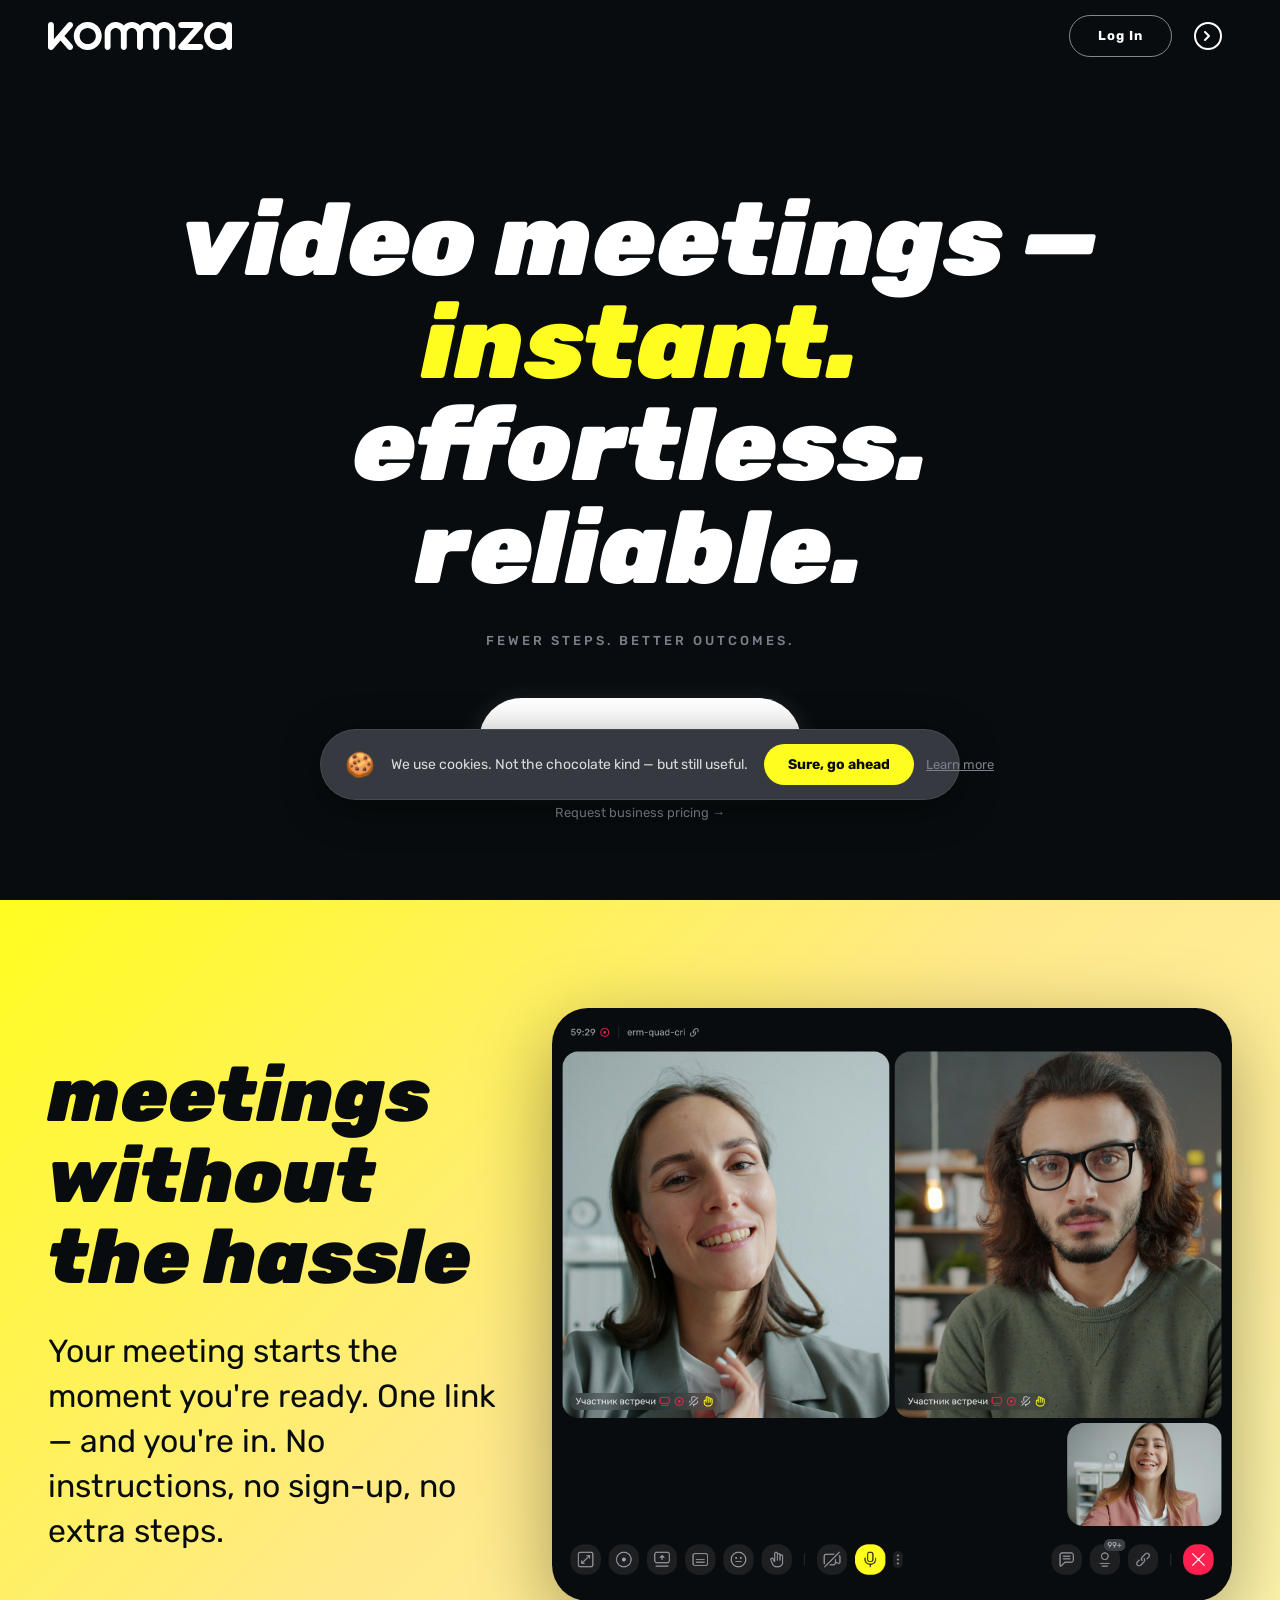
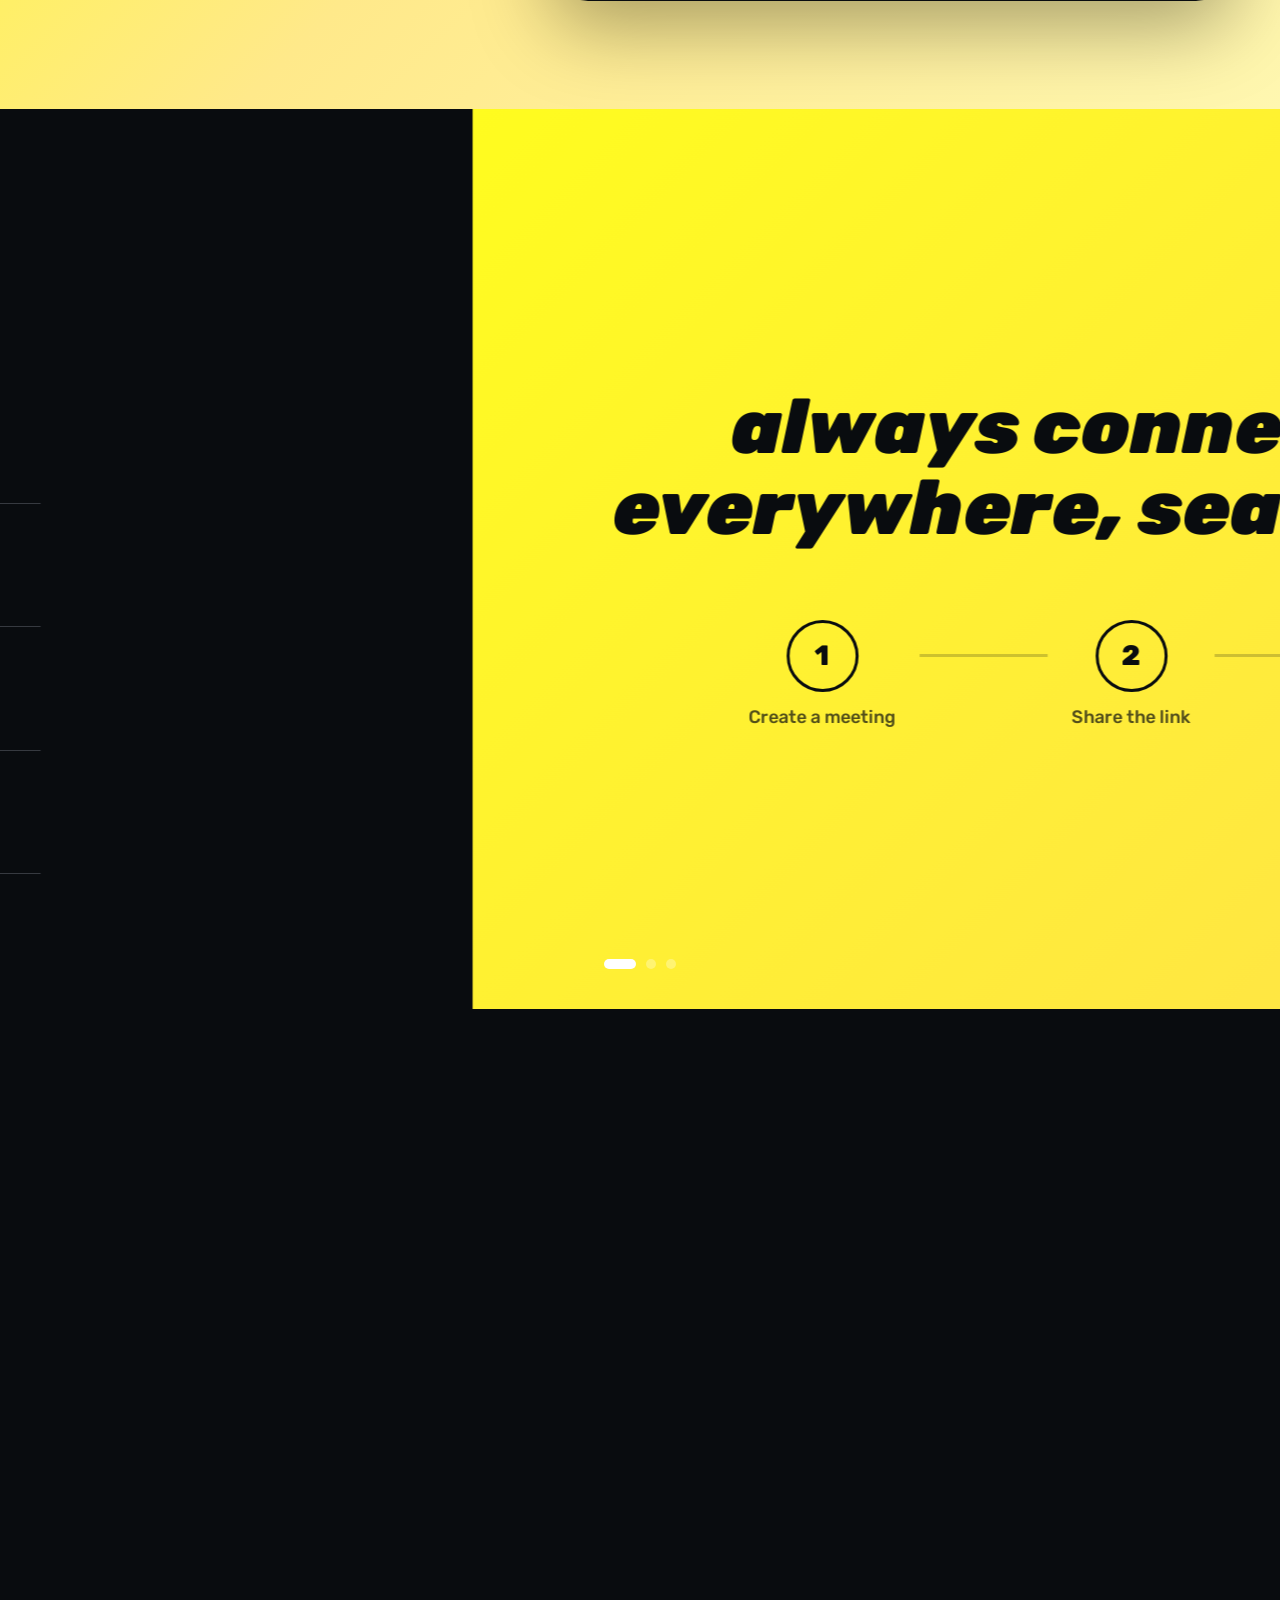
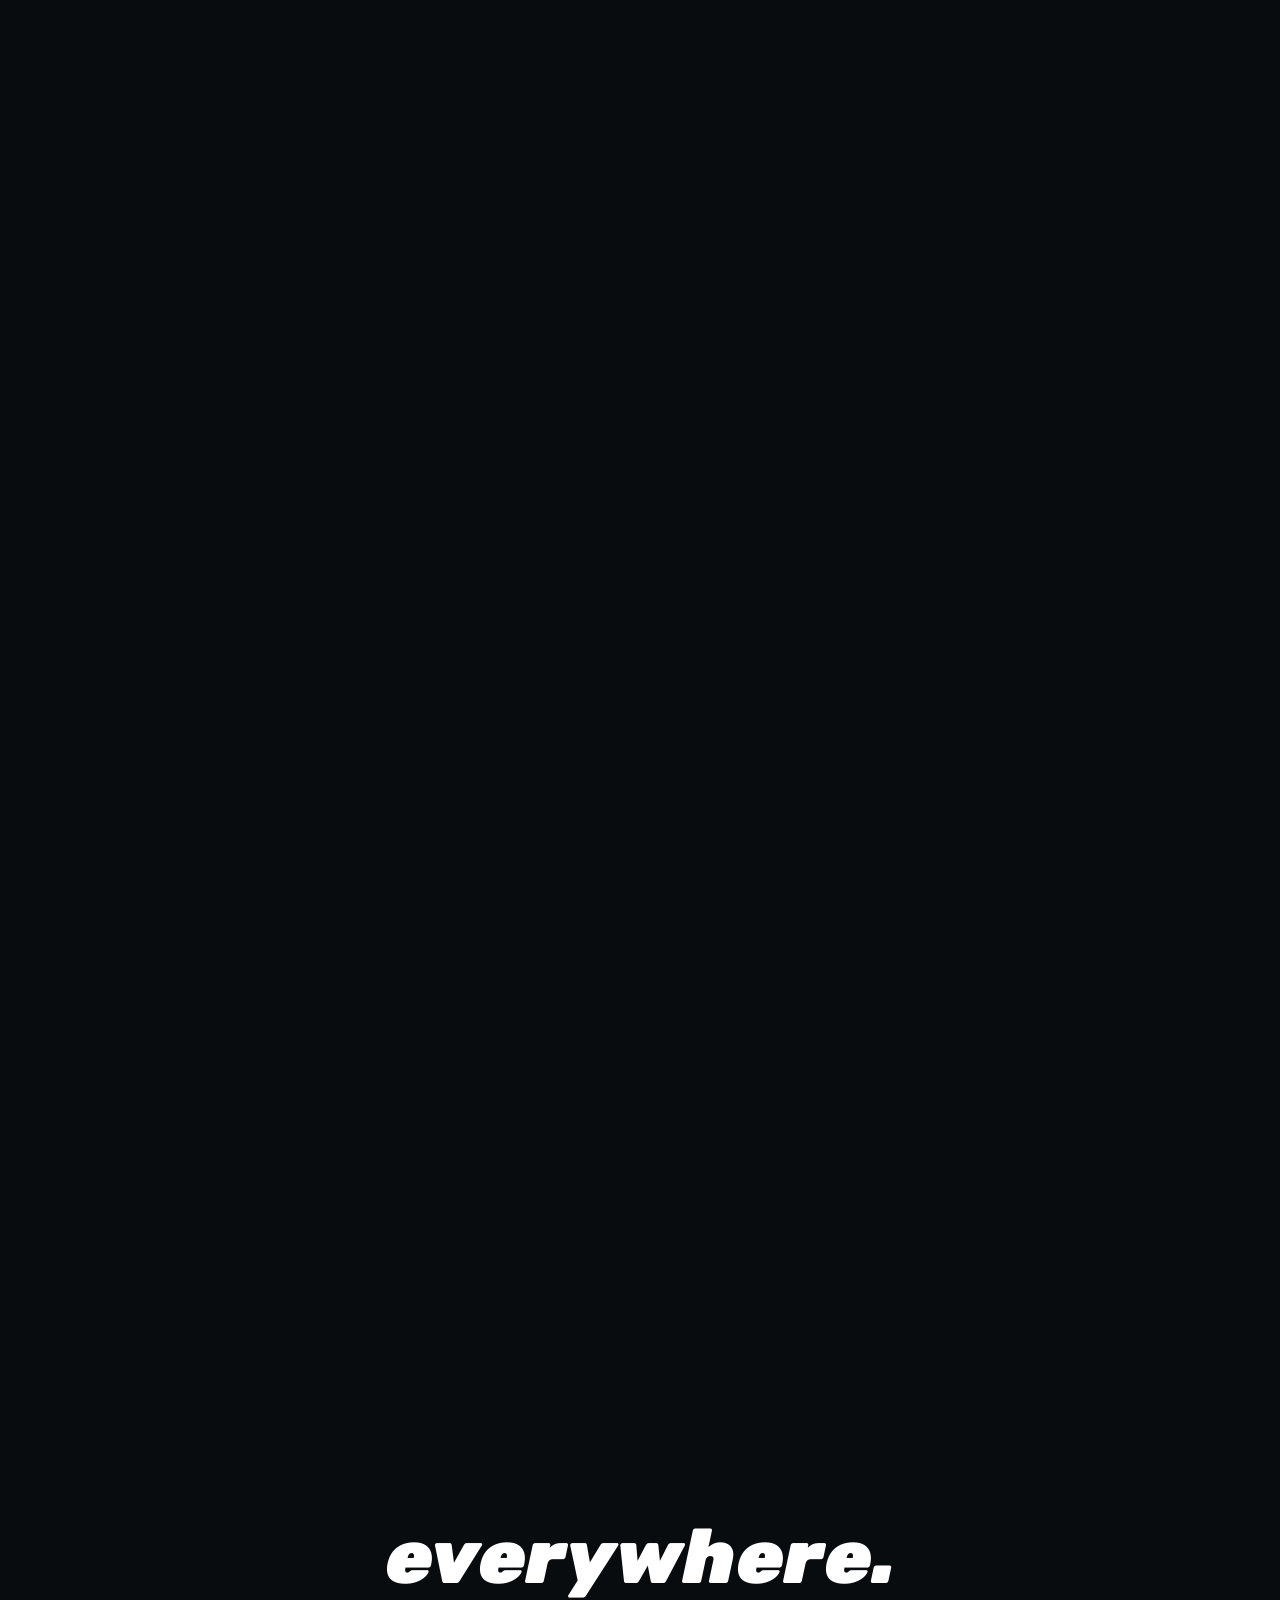
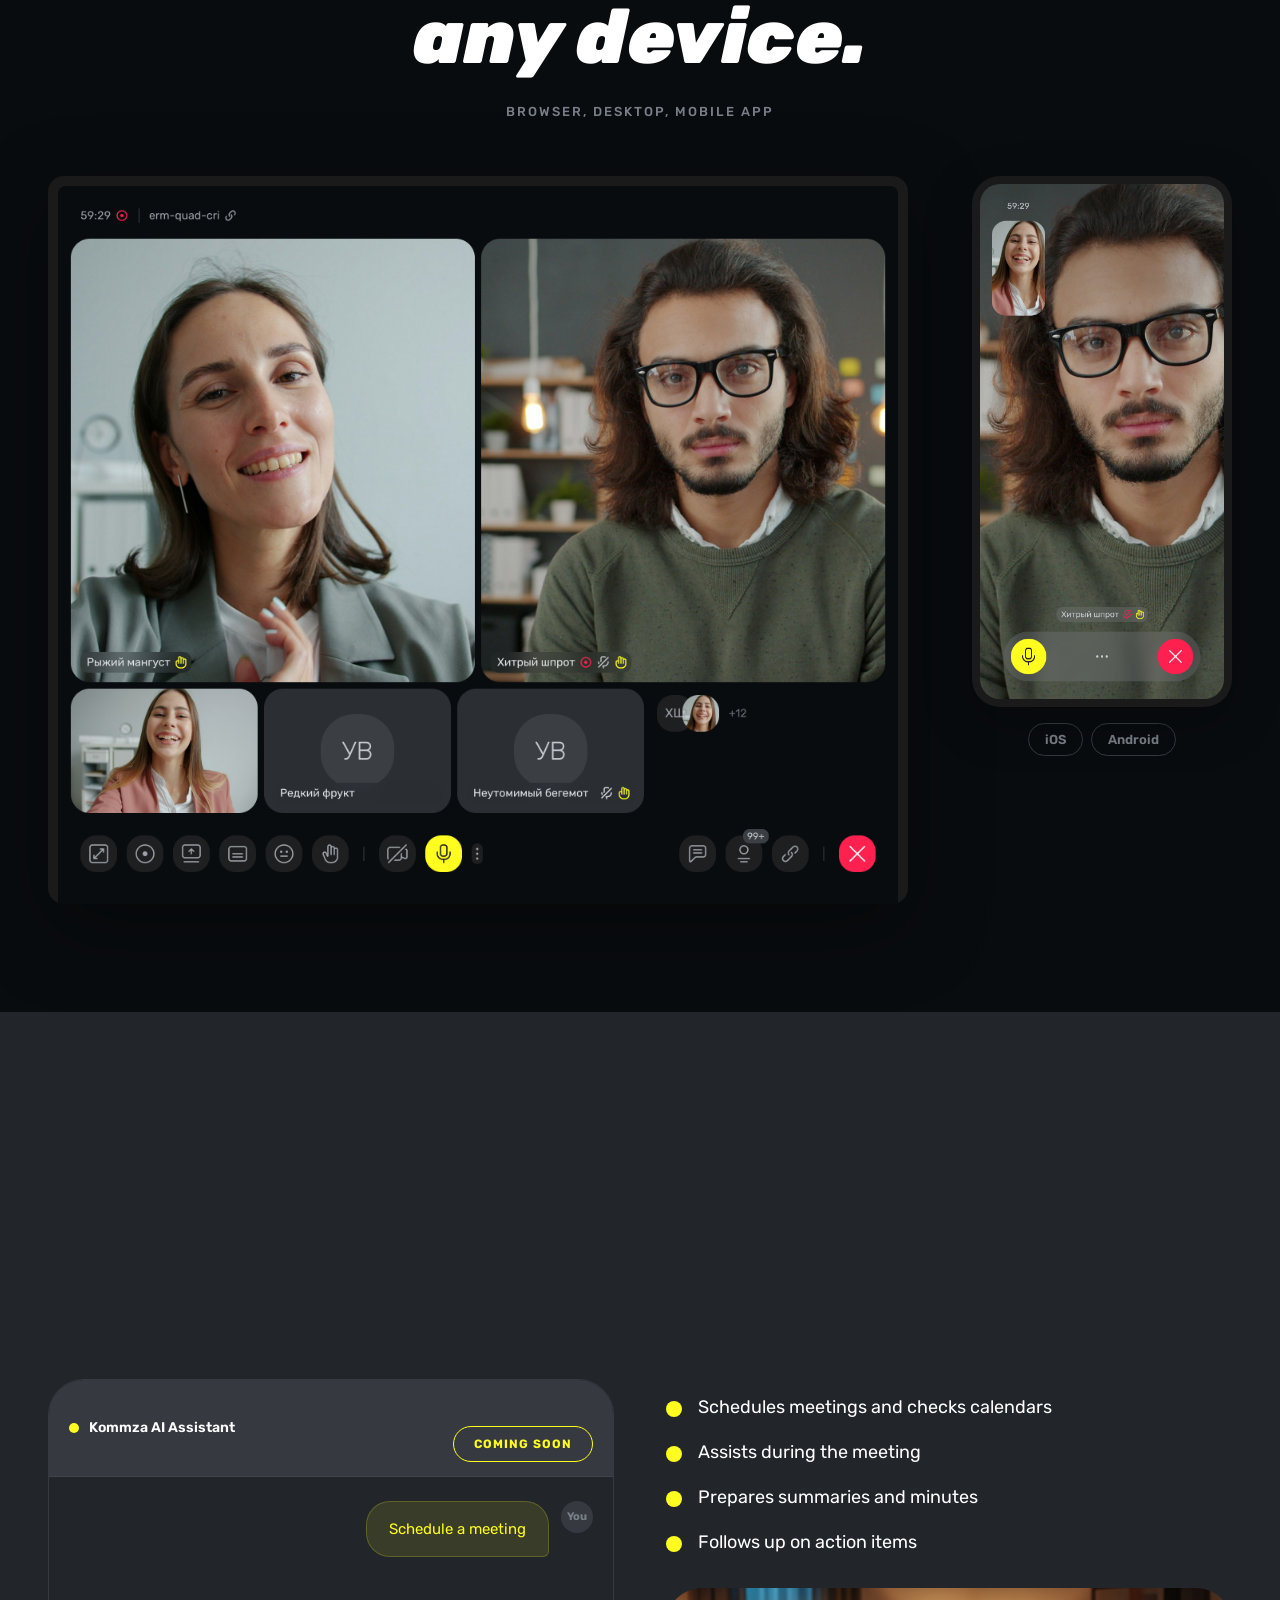
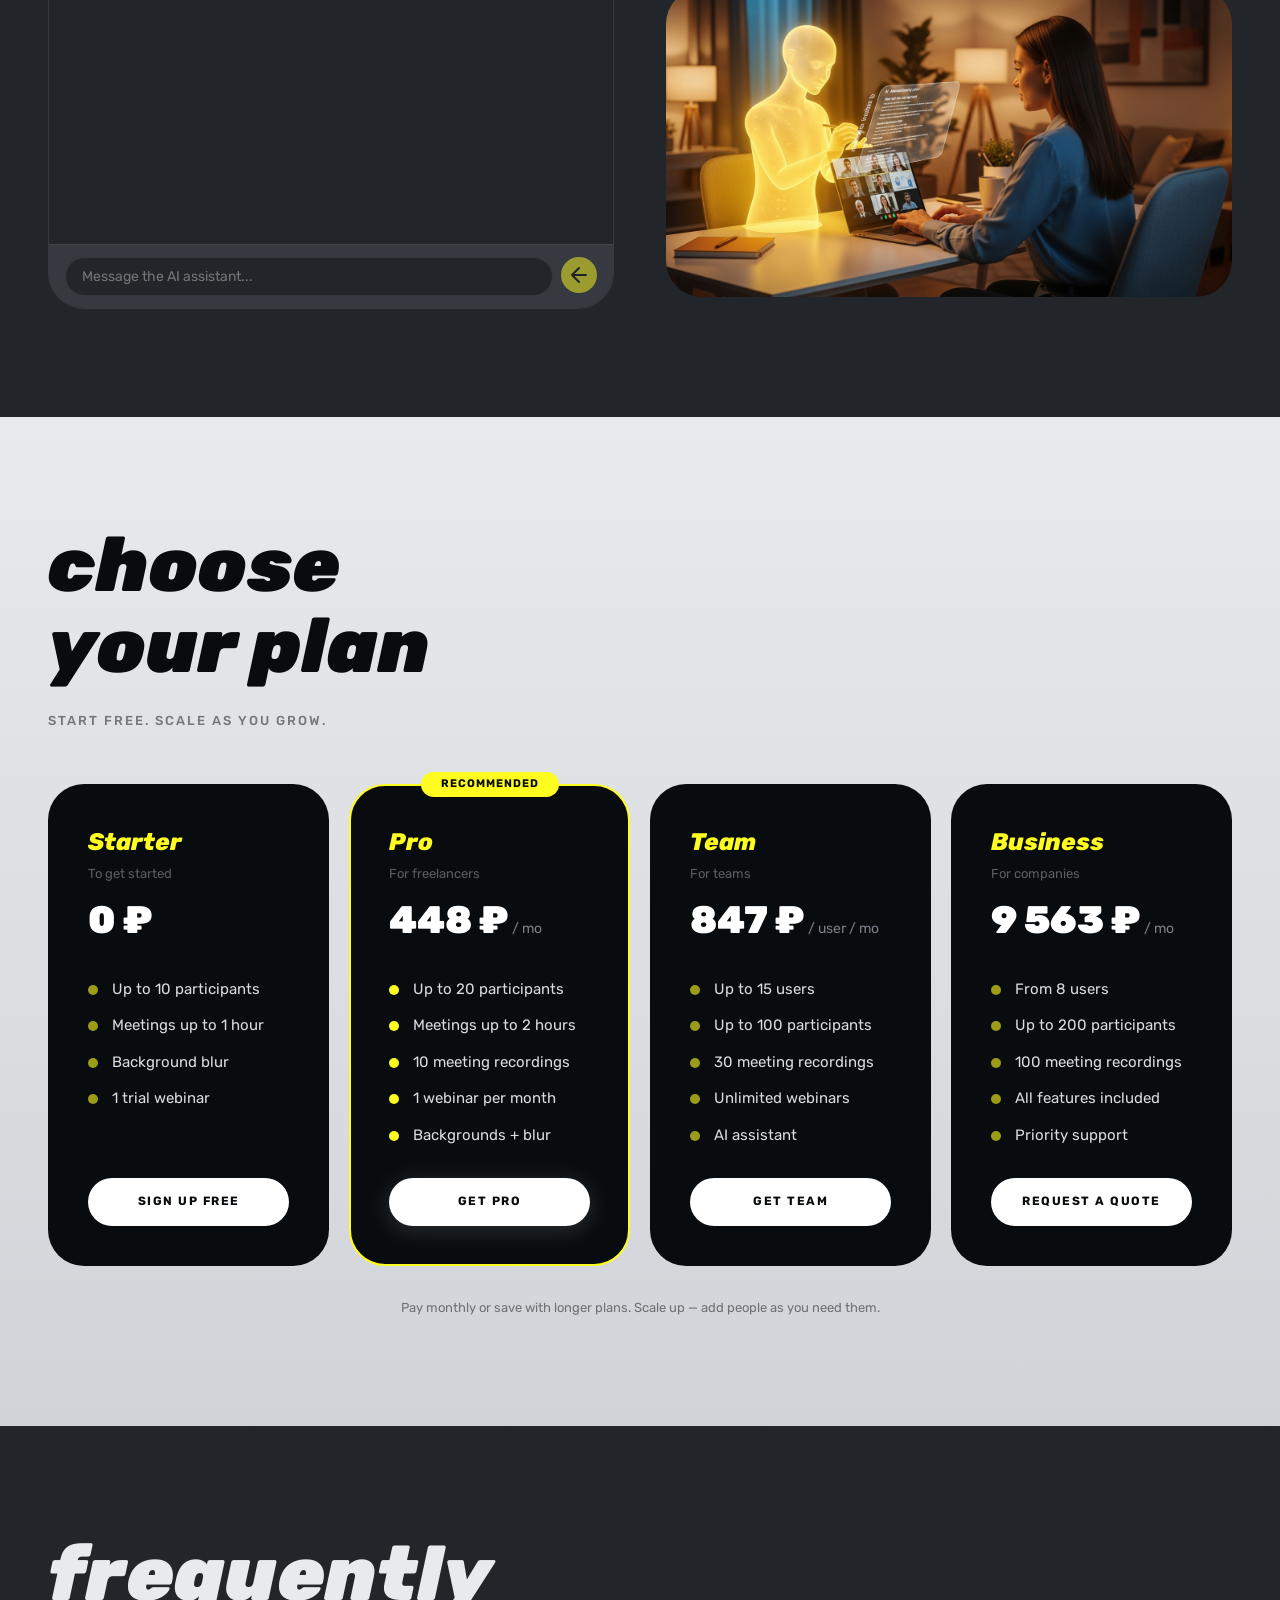
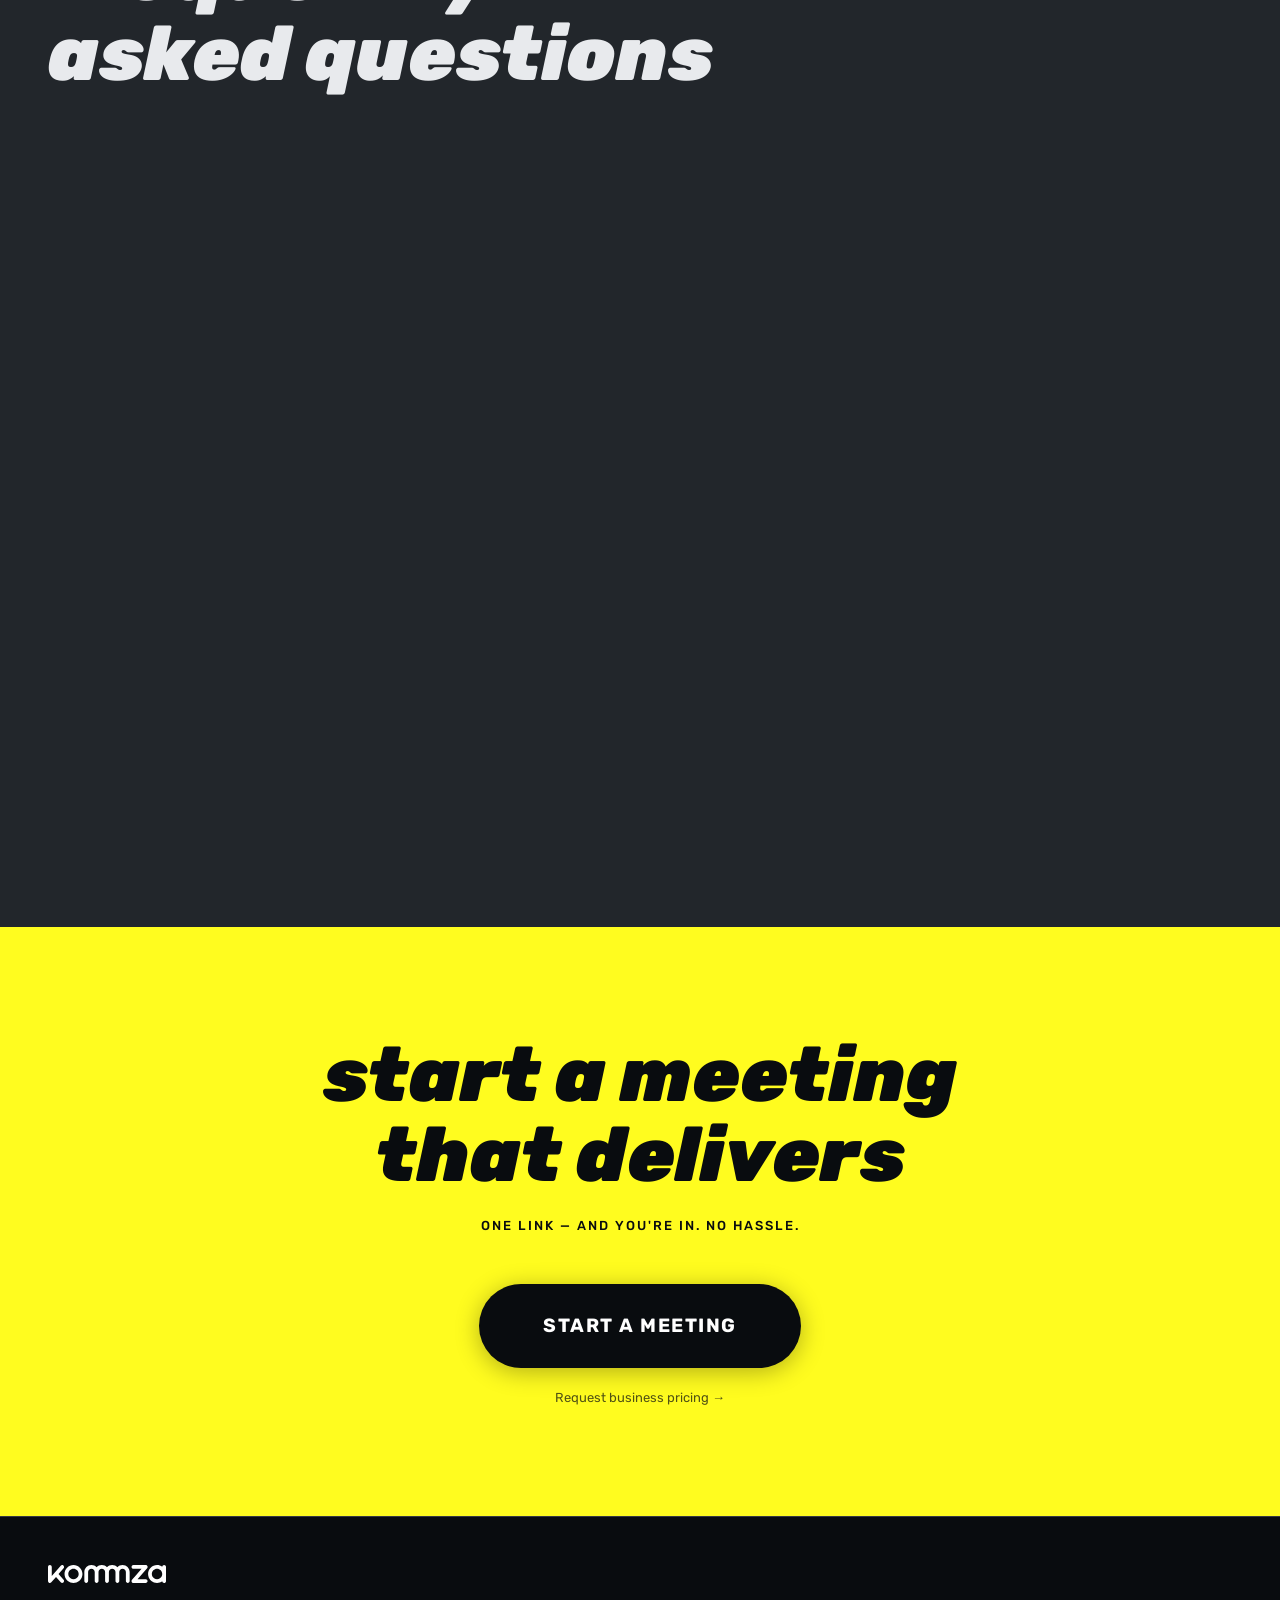
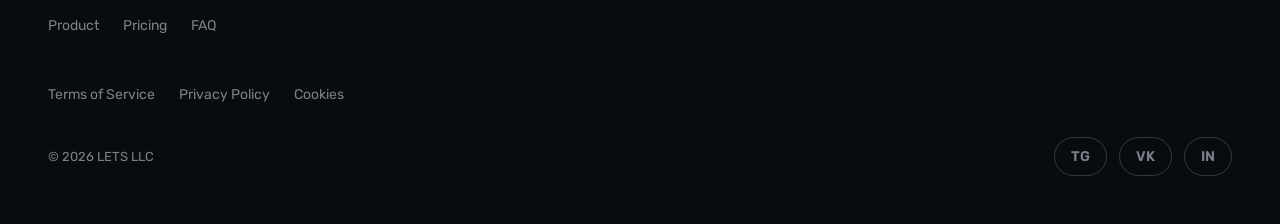
==== en/index.html @ 51b2cc7c "v1.5 — AEO optimization + English version AEO: JSON-LD @graph (Organization, WebSite, WebPage, Softw" ====
<!DOCTYPE html>
<html lang="en">
<head>
  <meta charset="UTF-8">
  <meta name="viewport" content="width=device-width, initial-scale=1.0">
  <title>Kommza — Video Meetings, Instant and Effortless</title>
  <meta name="description" content="Kommza — video conferencing made simple. Instant calls with no VPN, no install, no sign-up. Webinars, streams, AI assistant.">
  <meta property="og:title" content="Kommza — Video Meetings, Instant and Effortless">
  <meta property="og:description" content="Instant calls with no VPN, no install, no sign-up.">
  <meta property="og:type" content="website">
  <meta property="og:url" content="https://kommza.io/en/">
  <meta property="og:image" content="https://kommza.io/assets/og-image.png">
  <meta property="og:image:width" content="1200">
  <meta property="og:image:height" content="630">
  <meta property="og:image:alt" content="Kommza — video meetings, instant and effortless">
  <meta property="og:locale" content="en_US">
  <meta name="twitter:card" content="summary_large_image">
  <meta name="twitter:title" content="Kommza — Video Meetings, Instant and Effortless">
  <meta name="twitter:description" content="Instant calls with no VPN, no install, no sign-up.">
  <meta name="twitter:image" content="https://kommza.io/assets/og-image.png">
  <link rel="alternate" hreflang="ru" href="https://kommza.io/">
  <link rel="alternate" hreflang="en" href="https://kommza.io/en/">
  <link rel="alternate" hreflang="x-default" href="https://kommza.io/">
  <link rel="alternate" type="text/plain" href="https://kommza.io/llms-full.txt" title="LLM-readable summary">
  <meta name="author" content="LETS LLC">
  <link rel="canonical" href="https://kommza.io/en/">
  <meta name="robots" content="index, follow, max-snippet:-1, max-image-preview:large, max-video-preview:-1">
  <script type="application/ld+json">
  {
    "@context": "https://schema.org",
    "@graph": [
      {
        "@type": "Organization",
        "@id": "https://kommza.io/#organization",
        "name": "LETS LLC",
        "alternateName": ["ООО ЛЕТС", "Kommza", "Коммза"],
        "url": "https://kommza.io",
        "logo": "https://kommza.io/assets/logo.svg",
        "sameAs": [
          "https://t.me/kommza",
          "https://vk.com/kommza",
          "https://linkedin.com/company/kommza"
        ],
        "contactPoint": {
          "@type": "ContactPoint",
          "contactType": "sales",
          "url": "https://kommza.io/en/#b2bModal"
        }
      },
      {
        "@type": "WebSite",
        "@id": "https://kommza.io/en/#website",
        "name": "Kommza",
        "url": "https://kommza.io/en/",
        "inLanguage": "en",
        "publisher": {"@id": "https://kommza.io/#organization"}
      },
      {
        "@type": "WebPage",
        "@id": "https://kommza.io/en/#webpage",
        "url": "https://kommza.io/en/",
        "name": "Kommza — Video Meetings, Instant and Effortless",
        "description": "Kommza — video conferencing made simple. Instant calls with no VPN, no install, no sign-up.",
        "inLanguage": "en",
        "isPartOf": {"@id": "https://kommza.io/en/#website"},
        "about": {"@id": "https://kommza.io/#software-en"},
        "publisher": {"@id": "https://kommza.io/#organization"},
        "speakable": {
          "@type": "SpeakableSpecification",
          "cssSelector": [".hero__title", ".hero__subtitle", ".promise__text", ".faq-card__q", ".faq-card__a"]
        }
      },
      {
        "@type": "SoftwareApplication",
        "@id": "https://kommza.io/#software-en",
        "name": "Kommza",
        "applicationCategory": "CommunicationApplication",
        "operatingSystem": "Web, iOS, Android",
        "url": "https://kommza.io/en/",
        "description": "Video conferencing made simple. Instant calls with no VPN, no install, no sign-up. Webinars, streams, and an AI assistant.",
        "inLanguage": "en",
        "screenshot": "https://kommza.io/assets/screen-promise.png",
        "featureList": [
          "Video meetings with no app install — works in the browser",
          "No VPN required — accessible everywhere",
          "No sign-up for guests — join via link",
          "Webinars for up to 200 participants with recording",
          "Calendar sync with Google Calendar and Yandex Calendar",
          "AI assistant for meeting summaries and scheduling",
          "Mobile apps for iOS and Android"
        ],
        "offers": [
          {
            "@type": "Offer",
            "name": "Starter",
            "description": "Up to 10 participants, meetings up to 1 hour, background blur",
            "price": "0",
            "priceCurrency": "RUB",
            "priceValidUntil": "2027-03-27",
            "url": "https://hub.kommza.io/register"
          },
          {
            "@type": "Offer",
            "name": "Pro",
            "description": "Up to 20 participants, meetings up to 2 hours, 10 recordings, 1 webinar per month",
            "price": "450",
            "priceCurrency": "RUB",
            "priceValidUntil": "2027-03-27",
            "url": "https://hub.kommza.io/register?plan=pro"
          },
          {
            "@type": "Offer",
            "name": "Team",
            "description": "Up to 100 participants, unlimited webinars, AI assistant, 30 recordings",
            "price": "850",
            "priceCurrency": "RUB",
            "priceValidUntil": "2027-03-27",
            "url": "https://hub.kommza.io/register?plan=team"
          },
          {
            "@type": "Offer",
            "name": "Business",
            "description": "Up to 200 participants, all features, priority support, 100 recordings",
            "price": "9600",
            "priceCurrency": "RUB",
            "priceValidUntil": "2027-03-27",
            "url": "https://kommza.io/en/#pricing"
          }
        ],
        "provider": {"@id": "https://kommza.io/#organization"}
      },
      {
        "@type": "FAQPage",
        "@id": "https://kommza.io/en/#faq",
        "mainEntity": [
          {
            "@type": "Question",
            "name": "Do I need to install an app?",
            "acceptedAnswer": {
              "@type": "Answer",
              "text": "No. Kommza works right in your browser — on desktop, tablet, and phone. Mobile apps for iOS and Android are also available."
            }
          },
          {
            "@type": "Question",
            "name": "Do I need to sign up?",
            "acceptedAnswer": {
              "@type": "Answer",
              "text": "No. Guests simply click the link and join the meeting. Sign-up is only needed for advanced features like recording, webinars, and team management."
            }
          },
          {
            "@type": "Question",
            "name": "Is Kommza suitable for business use?",
            "acceptedAnswer": {
              "@type": "Answer",
              "text": "Absolutely. Team syncs, interviews, consultations, demos, and client meetings. Webinars for up to 200 people with recording."
            }
          },
          {
            "@type": "Question",
            "name": "How secure is Kommza?",
            "acceptedAnswer": {
              "@type": "Answer",
              "text": "Dedicated local servers with full data protection compliance. The service is independent — not tied to any social network or ecosystem."
            }
          },
          {
            "@type": "Question",
            "name": "Is the AI assistant available yet?",
            "acceptedAnswer": {
              "@type": "Answer",
              "text": "AI features are rolling out in phases. The assistant will help capture meeting outcomes, prepare minutes, and follow up on action items."
            }
          },
          {
            "@type": "Question",
            "name": "Can I use it for free?",
            "acceptedAnswer": {
              "@type": "Answer",
              "text": "Yes. The Starter plan is completely free — up to 10 participants and meetings up to 1 hour. Upgrade whenever you need more."
            }
          }
        ]
      },
      {
        "@type": "BreadcrumbList",
        "itemListElement": [
          {
            "@type": "ListItem",
            "position": 1,
            "name": "Home",
            "item": "https://kommza.io/en/"
          }
        ]
      }
    ]
  }
  </script>
  <link rel="icon" href="../favicon.svg" type="image/svg+xml">
  <link rel="preconnect" href="https://fonts.googleapis.com">
  <link rel="preconnect" href="https://fonts.gstatic.com" crossorigin>
  <link href="https://fonts.googleapis.com/css2?family=Rubik:ital,wght@0,400;0,500;0,600;0,700;0,800;0,900;1,400;1,500;1,600;1,700;1,800;1,900&display=swap" rel="stylesheet">
  <link rel="stylesheet" href="../css/style.css">
  <noscript><style>[data-reveal]{opacity:1;transform:none;filter:none;}</style></noscript>
</head>
<body>

  <!-- ===== HEADER ===== -->
  <div class="scroll-progress" id="scrollProgress"></div>
  <header class="header" id="header">
    <a href="/en/" class="header__logo" aria-label="Kommza — home">
      <img src="../assets/logo-white.svg" alt="Kommza" width="170" height="28">
    </a>
    <div class="header__right">
      <a href="https://hub.kommza.io" class="header__login" rel="noopener noreferrer">Log In</a>
      <button class="header__menu-btn" id="menuBtn" aria-label="Open menu" aria-expanded="false">
        <svg width="28" height="28" viewBox="0 0 28 28" fill="none" aria-hidden="true">
          <circle cx="14" cy="14" r="13" stroke="currentColor" stroke-width="2"/>
          <path class="header__menu-icon header__menu-icon--chevron" d="M11 10L15 14L11 18" stroke="currentColor" stroke-width="2" stroke-linecap="round" stroke-linejoin="round"/>
          <path class="header__menu-icon header__menu-icon--close" d="M10 10L18 18M18 10L10 18" stroke="currentColor" stroke-width="2" stroke-linecap="round" opacity="0"/>
        </svg>
      </button>
    </div>
  </header>

  <!-- ===== MENU OVERLAY ===== -->
  <div class="menu-overlay" id="menuOverlay" aria-hidden="true">
    <div class="menu-overlay__inner">
      <nav class="menu-overlay__nav">
        <a href="#features" class="menu-overlay__link">Product</a>
        <a href="#use-cases" class="menu-overlay__link">Use Cases</a>
        <a href="#ai" class="menu-overlay__link">AI Assistant</a>
        <a href="#pricing" class="menu-overlay__link">Pricing</a>
        <a href="#faq" class="menu-overlay__link">FAQ</a>
      </nav>
      <div class="menu-overlay__actions">
        <a href="https://hub.kommza.io" class="menu-overlay__action-link">Log In</a>
        <div class="menu-overlay__lang">
          <a href="/" class="lang-btn">RU</a>
          <a href="/en/" class="lang-btn lang-btn--active">EN</a>
        </div>
        <div class="menu-overlay__social">
          <a href="https://t.me/kommza" aria-label="Telegram" class="social-icon" rel="noopener noreferrer">TG</a>
          <a href="https://vk.com/kommza" aria-label="VK" class="social-icon" rel="noopener noreferrer">VK</a>
          <a href="https://linkedin.com/company/kommza" aria-label="LinkedIn" class="social-icon" rel="noopener noreferrer">IN</a>
        </div>
      </div>
    </div>
  </div>

  <main>

    <!-- ===== 1. HERO ===== -->
    <section class="section section--hero" id="hero">
      <div class="hero__videos">
        <video class="hero__video hero__video--active" autoplay muted playsinline>
          <source src="../assets/hero-bg.mp4" type="video/mp4">
        </video>
        <video class="hero__video" muted playsinline>
          <source src="../assets/hero-bg-2.mp4" type="video/mp4">
        </video>
      </div>
      <div class="hero__overlay"></div>
      <div class="hero__content">
        <h1 class="hero__title" data-reveal="fade-up">
          <span>video meetings</span><span class="hero__dash"> —</span><br>
          <span class="text-yellow">instant.</span><br>
          <span>effortless.</span><br>
          <span>reliable.</span>
        </h1>
        <p class="hero__subtitle" data-reveal="fade-up" data-reveal-delay="100">
          FEWER STEPS. BETTER OUTCOMES.
        </p>
        <div class="hero__cta" data-reveal="fade-up" data-reveal-delay="200">
          <a href="https://meeting.kommza.io/unregistered-meeting" class="btn btn--white">START A MEETING</a>
          <button class="hero__b2b-link" id="openModal">Request business pricing &rarr;</button>
        </div>
      </div>
    </section>

    <!-- ===== 2. PROMISE ===== -->
    <section class="section section--promise" id="promise">
      <div class="container">
        <div class="promise__layout">
          <div class="promise__text-col">
            <h2 class="promise__title" data-reveal="fade-up">meetings<br>without the hassle</h2>
            <p class="promise__text" data-reveal="fade-up" data-reveal-delay="100">
              Your meeting starts the moment you're ready. One link — and you're in.
              No instructions, no sign-up, no extra steps.
            </p>
          </div>
          <div class="promise__mockup" data-reveal="slide-right" data-reveal-delay="200">
            <img src="../assets/screen-promise.png" alt="Kommza interface" class="promise__screenshot" loading="lazy">
          </div>
        </div>
      </div>
    </section>

    <!-- ===== 3-4. HORIZONTAL SCROLL SECTION (Features + Use Cases + Steps) ===== -->
    <div class="hpanel-wrap" id="hpanelWrap">
      <div class="hpanel-sticky" id="features">
        <div class="hpanel-track" id="hpanelTrack">

          <!-- PANEL 1: Features -->
          <div class="hpanel" style="background: var(--c-bg);">
            <div class="hpanel__inner">
              <h2 class="section__title">when simplicity<br>drives results</h2>
              <p class="section__subtitle">WE CUT THE CLUTTER. KEPT WHAT MATTERS.</p>
              <div class="features__list">
                <div class="feat-row" data-reveal="fade-up" data-reveal-delay="0">
                  <span class="feat-row__struck">VPN</span>
                  <div class="feat-row__content">
                    <h3 class="feat-row__title">Not needed</h3>
                    <p class="feat-row__text">No VPN required. Works everywhere, no workarounds.</p>
                  </div>
                </div>
                <div class="feat-row" data-reveal="fade-up" data-reveal-delay="150">
                  <span class="feat-row__struck">Install</span>
                  <div class="feat-row__content">
                    <h3 class="feat-row__title">Not needed</h3>
                    <p class="feat-row__text">One click — you're in the meeting. Nothing to download.</p>
                  </div>
                </div>
                <div class="feat-row" data-reveal="fade-up" data-reveal-delay="300">
                  <span class="feat-row__struck">Sign-up</span>
                  <div class="feat-row__content">
                    <h3 class="feat-row__title">Not needed</h3>
                    <p class="feat-row__text">Guests join instantly — no account required.</p>
                  </div>
                </div>
                <div class="feat-row" data-reveal="fade-up" data-reveal-delay="450">
                  <span class="feat-row__struck">Calendars</span>
                  <div class="feat-row__content">
                    <h3 class="feat-row__title">Already connected</h3>
                    <p class="feat-row__text">Syncs with Google Calendar and Yandex Calendar.</p>
                  </div>
                </div>
                <div class="feat-row" data-reveal="fade-up" data-reveal-delay="600">
                  <span class="feat-row__struck">Ecosystems</span>
                  <div class="feat-row__content">
                    <h3 class="feat-row__title">Not a factor</h3>
                    <p class="feat-row__text">Vendor-neutral. No ecosystem lock-in.</p>
                  </div>
                  <div class="feat-row__accent"></div>
                </div>
              </div>
            </div>
          </div>

          <!-- PANEL 2: 3-Step Flow -->
          <div class="hpanel" style="background: linear-gradient(135deg, #FFFC1F 0%, #ffe14d 100%);">
            <div class="hpanel__inner hpanel__inner--center">
              <h2 class="section__title section__title--dark">always connected.<br>everywhere, seamlessly.</h2>
              <div class="steps steps--horizontal">
                <div class="steps__item steps__item--dark">
                  <div class="steps__circle steps__circle--dark">1</div>
                  <span class="steps__label steps__label--dark">Create a meeting</span>
                </div>
                <div class="steps__line steps__line--dark"></div>
                <div class="steps__item steps__item--dark">
                  <div class="steps__circle steps__circle--dark">2</div>
                  <span class="steps__label steps__label--dark">Share the link</span>
                </div>
                <div class="steps__line steps__line--dark"></div>
                <div class="steps__item steps__item--dark">
                  <div class="steps__circle steps__circle--dark">3</div>
                  <span class="steps__label steps__label--dark">Start talking</span>
                </div>
              </div>
            </div>
          </div>

          <!-- PANEL 3: Use Cases -->
          <div class="hpanel" style="background: linear-gradient(180deg, #E8EAED 0%, #D0D4D8 100%);">
            <div class="hpanel__inner">
              <h2 class="section__title section__title--dark">built for work<br>at the speed of now</h2>
              <p class="section__subtitle section__subtitle--dark">WHEN SPEED, FOCUS, AND PROFESSIONALISM MATTER</p>
              <div class="uc-grid">
                <article class="uc-card glow-card tilt-card"><h3 class="uc-card__title">Teams & IT</h3><p class="uc-card__text">Daily standups in 2 minutes: link, call, back to work</p></article>
                <article class="uc-card glow-card tilt-card"><h3 class="uc-card__title">Corporate meetings</h3><p class="uc-card__text">Not tied to Teams or Google. Any partner can join</p></article>
                <article class="uc-card glow-card tilt-card"><h3 class="uc-card__title">HR & Recruiting</h3><p class="uc-card__text">Candidate clicks the link — the interview starts on time</p></article>
                <article class="uc-card glow-card tilt-card"><h3 class="uc-card__title">Consulting</h3><p class="uc-card__text">Client clicks the link and joins instantly. No sign-up needed</p></article>
                <article class="uc-card glow-card tilt-card"><h3 class="uc-card__title">Sales & Demos</h3><p class="uc-card__text">Screen sharing with recording — the client sees everything</p></article>
                <article class="uc-card glow-card tilt-card"><h3 class="uc-card__title">Education</h3><p class="uc-card__text">Webinars for up to 200 people with recording and interaction</p></article>
              </div>
            </div>
          </div>

        </div>
        <!-- Progress dots -->
        <div class="hpanel-dots" id="hpanelDots">
          <span class="hpanel-dot hpanel-dot--active"></span>
          <span class="hpanel-dot"></span>
          <span class="hpanel-dot"></span>
        </div>
      </div>
    </div>

    <!-- ===== MULTI-PLATFORM ===== -->
    <section class="section section--platform" id="platform">
      <div class="container">
        <h2 class="section__title" data-reveal="fade-up">everywhere.<br>any device.</h2>
        <p class="section__subtitle" data-reveal="fade-up" data-reveal-delay="100">BROWSER, DESKTOP, MOBILE APP</p>
        <div class="platform__devices" data-reveal="fade-up" data-reveal-delay="200">
          <div class="device-laptop device-laptop--platform tilt-card">
            <div class="device-laptop__screen">
              <img src="../assets/screen-desktop.png" alt="Kommza on desktop" class="device-screenshot" loading="lazy">
            </div>
          </div>
          <div class="platform__phone-col">
            <div class="device-phone device-phone--large tilt-card">
              <div class="device-phone__notch"></div>
              <div class="device-phone__screen">
                <img src="../assets/screen-mobile-1.png" alt="Kommza on mobile" class="device-screenshot" loading="lazy">
              </div>
            </div>
            <div class="platform__badges">
              <span class="platform__badge">iOS</span>
              <span class="platform__badge">Android</span>
            </div>
          </div>
        </div>
      </div>
    </section>

    <!-- ===== 5. AI ASSISTANT ===== -->
    <section class="section section--ai" id="ai">
      <div class="container">
        <h2 class="section__title" data-reveal="fade-up">meeting outcomes —<br>never lost</h2>
        <p class="section__subtitle" data-reveal="fade-up" data-reveal-delay="100">AI ASSISTANT HELPS BEFORE, DURING, AND AFTER</p>

        <div class="ai__layout" data-reveal="fade-up" data-reveal-delay="200">
          <div class="ai__chat-window">
            <div class="chat-window__header">
              <div class="chat-window__dot chat-window__dot--yellow"></div>
              <span class="chat-window__title">Kommza AI Assistant</span>
              <div class="ai__badge">COMING SOON</div>
            </div>
            <div class="chat-window__body">
              <div class="chat-bubble chat-bubble--user">
                <div class="chat-bubble__avatar">You</div>
                <p>Schedule a meeting with Sarah Chen and Alex Rivera, CTO</p>
              </div>
              <div class="chat-bubble chat-bubble--ai">
                <div class="chat-bubble__avatar chat-bubble__avatar--ai">AI</div>
                <p>Checked all calendars. All three of you are free tomorrow at 3:30 PM. Create the meeting and send invites?</p>
              </div>
              <div class="chat-bubble chat-bubble--user">
                <div class="chat-bubble__avatar">You</div>
                <p>Yes, go ahead</p>
              </div>
              <div class="chat-bubble chat-bubble--ai">
                <div class="chat-bubble__avatar chat-bubble__avatar--ai">AI</div>
                <p>Done! Meeting set for tomorrow, 3:30 PM. Link sent to Sarah and Alex. &#10003;</p>
              </div>
              <div class="chat-bubble chat-bubble--ai">
                <div class="chat-bubble__avatar chat-bubble__avatar--ai">AI</div>
                <p>I'll remind everyone 15 minutes before and send the meeting link.</p>
              </div>
              <div class="chat-bubble__divider"></div>
              <div class="chat-bubble chat-bubble--ai">
                <div class="chat-bubble__avatar chat-bubble__avatar--ai">AI</div>
                <p>Meeting summary ready. 3 key decisions captured. Send to participants?</p>
              </div>
            </div>
            <div class="chat-input">
              <input type="text" placeholder="Message the AI assistant..." disabled tabindex="-1">
              <button class="chat-input__send" disabled tabindex="-1" aria-label="Send">
                <svg width="20" height="20" viewBox="0 0 20 20" fill="none"><path d="M3 10l7-7 7 7M10 3v14" stroke="currentColor" stroke-width="2" stroke-linecap="round" stroke-linejoin="round" transform="rotate(-90,10,10)"/></svg>
              </button>
            </div>
          </div>
          <div class="ai__features">
            <ul class="ai__list">
              <li>Schedules meetings and checks calendars</li>
              <li>Assists during the meeting</li>
              <li>Prepares summaries and minutes</li>
              <li>Follows up on action items</li>
            </ul>
            <img src="../assets/ai-assistant-v1.png" alt="AI assistant writing a meeting summary" class="ai__photo" loading="lazy">
          </div>
        </div>
      </div>
    </section>

    <!-- ===== 6. PRICING ===== -->
    <section class="section section--pricing" id="pricing">
      <div class="container">
        <h2 class="section__title" data-reveal="fade-up">choose<br>your plan</h2>
        <p class="section__subtitle" data-reveal="fade-up" data-reveal-delay="100">START FREE. SCALE AS YOU GROW.</p>

        <div class="pricing__grid">
          <!-- Starter -->
          <article class="price-card glow-card" id="plan-start" data-reveal="scale-in" data-reveal-delay="0">
            <div class="price-card__header">
              <h3 class="price-card__name">Starter</h3>
              <p class="price-card__who">To get started</p>
              <div class="price-card__price"><span class="price-card__amount">0&nbsp;&#8381;</span></div>
            </div>
            <ul class="price-card__features">
              <li>Up to 10 participants</li>
              <li>Meetings up to 1 hour</li>
              <li>Background blur</li>
              <li>1 trial webinar</li>
            </ul>
            <a href="https://hub.kommza.io/register" class="btn btn--outline"><span class="btn__full">SIGN UP FREE</span><span class="btn__short">START</span></a>
          </article>
          <!-- Pro (recommended) -->
          <article class="price-card price-card--recommended glow-card" id="plan-pro" data-reveal="scale-in" data-reveal-delay="100">
            <div class="price-card__badge">RECOMMENDED</div>
            <div class="price-card__header">
              <h3 class="price-card__name">Pro</h3>
              <p class="price-card__who">For freelancers</p>
              <div class="price-card__price">
                <span class="price-card__amount">450&nbsp;&#8381;</span>
                <span class="price-card__period">/ mo</span>
              </div>
            </div>
            <ul class="price-card__features">
              <li>Up to 20 participants</li>
              <li>Meetings up to 2 hours</li>
              <li>10 meeting recordings</li>
              <li>1 webinar per month</li>
              <li>Backgrounds + blur</li>
            </ul>
            <a href="https://hub.kommza.io/register?plan=pro" class="btn btn--white">GET PRO</a>
          </article>
          <!-- Team -->
          <article class="price-card glow-card" id="plan-team" data-reveal="scale-in" data-reveal-delay="200">
            <div class="price-card__header">
              <h3 class="price-card__name">Team</h3>
              <p class="price-card__who">For teams</p>
              <div class="price-card__price">
                <span class="price-card__amount">850&nbsp;&#8381;</span>
                <span class="price-card__period">/ user / mo</span>
              </div>
            </div>
            <ul class="price-card__features">
              <li>Up to 15 users</li>
              <li>Up to 100 participants</li>
              <li>30 meeting recordings</li>
              <li>Unlimited webinars</li>
              <li>AI assistant</li>
            </ul>
            <a href="https://hub.kommza.io/register?plan=team" class="btn btn--outline">GET TEAM</a>
          </article>
          <!-- Business -->
          <article class="price-card glow-card" id="plan-business" data-reveal="scale-in" data-reveal-delay="300">
            <div class="price-card__header">
              <h3 class="price-card__name">Business</h3>
              <p class="price-card__who">For companies</p>
              <div class="price-card__price">
                <span class="price-card__amount">9&nbsp;600&nbsp;&#8381;</span>
                <span class="price-card__period">/ mo</span>
              </div>
            </div>
            <ul class="price-card__features">
              <li>From 8 users</li>
              <li>Up to 200 participants</li>
              <li>100 meeting recordings</li>
              <li>All features included</li>
              <li>Priority support</li>
            </ul>
            <button class="btn btn--outline" onclick="document.getElementById('openModal').click()">REQUEST A QUOTE</button>
          </article>
        </div>

        <p class="pricing__footnote" data-reveal="fade-up">
          Pay monthly or save with longer plans. Scale up — add people as you need them.
        </p>
      </div>
    </section>

    <!-- ===== 7. FAQ ===== -->
    <section class="section section--faq" id="faq">
      <div class="container">
        <h2 class="section__title" data-reveal="fade-up">frequently<br>asked questions</h2>

        <div class="faq-cards" data-reveal="fade-up" data-reveal-delay="100">
          <div class="faq-card" onclick="this.classList.toggle('is-flipped')">
            <div class="faq-card__inner">
              <div class="faq-card__front"><h3 class="faq-card__q">Do I need to install an app?</h3><span class="faq-card__hint">&#8635;</span></div>
              <div class="faq-card__back"><p class="faq-card__a">No. Kommza works right in your browser — on desktop, tablet, and phone. Mobile apps for iOS and Android are also available.</p></div>
            </div>
          </div>
          <div class="faq-card" onclick="this.classList.toggle('is-flipped')">
            <div class="faq-card__inner">
              <div class="faq-card__front"><h3 class="faq-card__q">Do I need to sign up?</h3><span class="faq-card__hint">&#8635;</span></div>
              <div class="faq-card__back"><p class="faq-card__a">No. Guests simply click the link and join the meeting. Sign-up is only needed for advanced features like recording, webinars, and team management.</p></div>
            </div>
          </div>
          <div class="faq-card" onclick="this.classList.toggle('is-flipped')">
            <div class="faq-card__inner">
              <div class="faq-card__front"><h3 class="faq-card__q">Is Kommza suitable for business?</h3><span class="faq-card__hint">&#8635;</span></div>
              <div class="faq-card__back"><p class="faq-card__a">Absolutely. Team syncs, interviews, consultations, demos, and client meetings. Webinars for up to 200 people with recording.</p></div>
            </div>
          </div>
          <div class="faq-card" onclick="this.classList.toggle('is-flipped')">
            <div class="faq-card__inner">
              <div class="faq-card__front"><h3 class="faq-card__q">How secure is Kommza?</h3><span class="faq-card__hint">&#8635;</span></div>
              <div class="faq-card__back"><p class="faq-card__a">Dedicated local servers with full data protection compliance. Independent service — not tied to any social network or ecosystem.</p></div>
            </div>
          </div>
          <div class="faq-card" onclick="this.classList.toggle('is-flipped')">
            <div class="faq-card__inner">
              <div class="faq-card__front"><h3 class="faq-card__q">Is the AI assistant available yet?</h3><span class="faq-card__hint">&#8635;</span></div>
              <div class="faq-card__back"><p class="faq-card__a">AI features are rolling out in phases. The assistant will capture meeting outcomes, prepare minutes, and follow up on action items.</p></div>
            </div>
          </div>
          <div class="faq-card" onclick="this.classList.toggle('is-flipped')">
            <div class="faq-card__inner">
              <div class="faq-card__front"><h3 class="faq-card__q">Can I use it for free?</h3><span class="faq-card__hint">&#8635;</span></div>
              <div class="faq-card__back"><p class="faq-card__a">Yes. The Starter plan is completely free — up to 10 participants and meetings up to 1 hour. Upgrade whenever you need more.</p></div>
            </div>
          </div>
        </div>
      </div>
    </section>

    <!-- ===== 8. FINAL CTA ===== -->
    <section class="section section--final-cta" id="final-cta">
      <div class="container">
        <h2 class="final-cta__title" data-reveal="fade-up">start a meeting<br>that delivers</h2>
        <p class="final-cta__subtitle" data-reveal="fade-up" data-reveal-delay="100">ONE LINK — AND YOU'RE IN. NO HASSLE.</p>
        <div class="final-cta__actions" data-reveal="fade-up" data-reveal-delay="200">
          <a href="https://meeting.kommza.io/unregistered-meeting" class="btn btn--dark">START A MEETING</a>
          <button class="final-cta__b2b" onclick="document.getElementById('openModal').click()">Request business pricing &rarr;</button>
        </div>
      </div>
    </section>

  </main>

  <!-- ===== FOOTER ===== -->
  <footer class="footer">
    <div class="container">
      <div class="footer__inner">
        <a href="/en/" class="footer__logo" aria-label="Kommza">
          <img src="../assets/logo-white.svg" alt="Kommza" width="120" height="18">
        </a>
        <nav class="footer__nav">
          <a href="#features" class="footer__link">Product</a>
          <a href="#pricing" class="footer__link">Pricing</a>
          <a href="#faq" class="footer__link">FAQ</a>
        </nav>
        <div class="footer__links">
          <a href="/terms" class="footer__link">Terms of Service</a>
          <a href="/privacy" class="footer__link">Privacy Policy</a>
          <a href="/cookies" class="footer__link">Cookies</a>
        </div>
        <div class="footer__bottom">
          <span class="footer__copy">&copy; 2026 LETS LLC</span>
          <div class="footer__social">
            <a href="https://t.me/kommza" aria-label="Telegram" class="social-icon">TG</a>
            <a href="https://vk.com/kommza" aria-label="VK" class="social-icon">VK</a>
            <a href="https://linkedin.com/company/kommza" aria-label="LinkedIn" class="social-icon" rel="noopener noreferrer">IN</a>
          </div>
        </div>
      </div>
    </div>
  </footer>

  <!-- ===== STICKY CTA ===== -->
  <div class="sticky-cta" id="stickyCta" aria-hidden="true">
    <a href="https://meeting.kommza.io/unregistered-meeting" class="sticky-cta__btn">START MEETING</a>
    <div class="sticky-cta__divider"></div>
    <a href="https://hub.kommza.io" class="sticky-cta__btn">LOG IN</a>
  </div>

  <!-- ===== B2B MODAL ===== -->
  <div class="modal" id="b2bModal" aria-hidden="true" role="dialog" aria-label="Request business pricing">
    <div class="modal__backdrop" id="modalBackdrop"></div>
    <div class="modal__content">
      <button class="modal__close" id="modalClose" aria-label="Close">
        <svg width="24" height="24" viewBox="0 0 24 24"><path d="M18 6L6 18M6 6l12 12" stroke="currentColor" stroke-width="2" stroke-linecap="round"/></svg>
      </button>
      <h3 class="modal__title">Request business pricing</h3>
      <p class="modal__text">Tell us about your team size and the features you need. We'll find the right plan and connect you with a manager.</p>
      <form class="modal__form" id="b2bForm" novalidate>
        <input type="text" name="name" class="modal__input" placeholder="Name" required>
        <span class="modal__error" id="errorName">Please enter your name</span>
        <input type="email" name="email" class="modal__input" placeholder="Email" required>
        <span class="modal__error" id="errorEmail">Please enter a valid email</span>
        <input type="text" name="company" class="modal__input" placeholder="Company">
        <textarea name="message" class="modal__input modal__textarea" placeholder="Message" rows="3"></textarea>
        <button type="submit" class="btn btn--white modal__submit">SUBMIT</button>
      </form>
      <div class="modal__success" id="modalSuccess" hidden>
        <p>Thank you! Our team will get back to you within 2 business hours.</p>
      </div>
    </div>
  </div>

  <!-- ===== COOKIE BANNER ===== -->
  <div class="cookie-banner" id="cookieBanner">
    <div class="cookie-banner__inner">
      <span class="cookie-banner__emoji">&#127850;</span>
      <p class="cookie-banner__text">We use cookies. Not the chocolate kind — but still useful.</p>
      <div class="cookie-banner__actions">
        <button class="cookie-banner__btn" id="cookieAccept">Sure, go ahead</button>
        <a href="/cookies" class="cookie-banner__link">Learn more</a>
      </div>
    </div>
  </div>

  <script src="../js/main.js" defer></script>
</body>
</html>
---- css/style.css ----
/* ========================================
   KOMMZA LANDING — style.css
   Inspired by rocketbank.ru
   ======================================== */

/* --- Reset & Base --- */
*, *::before, *::after { box-sizing: border-box; margin: 0; padding: 0; }
html { scroll-behavior: smooth; -webkit-text-size-adjust: 100%; }
body {
  font-family: 'Rubik', -apple-system, BlinkMacSystemFont, 'Segoe UI', sans-serif;
  font-weight: 400;
  line-height: 1.5;
  color: var(--c-text);
  background-color: var(--c-bg);
  -webkit-font-smoothing: antialiased;
  -moz-osx-font-smoothing: grayscale;
  overflow-x: hidden;
}
body.menu-open, body.modal-open { overflow: hidden; }
img { max-width: 100%; display: block; }
a { color: inherit; text-decoration: none; }
button { font: inherit; cursor: pointer; background: none; border: none; color: inherit; }
ul { list-style: none; }

/* --- Custom Properties --- */
:root {
  --c-bg: #090C0F;
  --c-surface: #363A40;
  --c-surface-2: #22262B;
  --c-yellow: #FFFC1F;
  --c-red: #FE204F;
  --c-text: #D8DCE0;
  --c-text-dim: #7A8089;
  --c-white: #FFFFFF;
  --c-light-bg: #E8EAED;
  --c-light-bg-2: #D0D4D8;

  --fs-hero: clamp(52px, 8vw, 104px);
  --fs-h1: clamp(40px, 6vw, 80px);
  --fs-h2: clamp(28px, 4vw, 56px);
  --fs-h3: clamp(20px, 2.5vw, 32px);
  --fs-body: clamp(16px, 1.2vw, 20px);
  --fs-small: clamp(13px, 1vw, 16px);

  --radius-pill: 999px;
  --radius-lg: 36px;
  --radius-md: 16px;
  --radius-sm: 8px;
  --max-width: 1280px;
  --gutter: clamp(20px, 4vw, 48px);
  --header-h: 72px;

  --ease-out-expo: cubic-bezier(0.16, 1, 0.3, 1);
  --ease-out-quart: cubic-bezier(0.25, 1, 0.5, 1);
  --dur-fast: 200ms;
  --dur-normal: 400ms;
  --dur-slow: 800ms;
}

/* --- Layout --- */
.container {
  max-width: var(--max-width);
  margin: 0 auto;
  padding: 0 var(--gutter);
}
.container--narrow { max-width: 860px; }
.section {
  padding: clamp(80px, 12vh, 160px) 0;
  position: relative;
}
.visually-hidden {
  position: absolute; width: 1px; height: 1px; margin: -1px;
  padding: 0; overflow: hidden; clip: rect(0,0,0,0); border: 0;
}

/* --- Typography --- */
.section__title {
  font-size: var(--fs-h1);
  font-weight: 900;
  font-style: italic;
  color: var(--c-white);
  line-height: 1.05;
  margin-bottom: 24px;
}
.section__title--dark { color: var(--c-bg); }
.section__subtitle {
  font-size: var(--fs-small);
  font-weight: 500;
  letter-spacing: 2px;
  text-transform: uppercase;
  color: var(--c-text-dim);
  margin-bottom: clamp(40px, 6vh, 80px);
}
.section__subtitle--dark { color: rgba(9,12,15,0.6); }
.text-yellow { color: var(--c-yellow); }

/* --- Buttons --- */
.btn {
  display: inline-flex;
  align-items: center;
  justify-content: center;
  padding: 28px 64px;
  border-radius: var(--radius-pill);
  font-size: clamp(16px, 1.5vw, 20px);
  font-weight: 700;
  letter-spacing: 1.5px;
  text-transform: uppercase;
  transition: transform 0.4s cubic-bezier(0.34, 1.56, 0.64, 1), box-shadow var(--dur-fast) ease;
  white-space: nowrap;
}
.btn:hover { transform: scale(1.03); }
.btn:active { transform: scale(0.98); }

.btn--white {
  background: var(--c-white);
  color: var(--c-bg);
  box-shadow: 0 4px 24px rgba(255,255,255,0.15);
}
.btn--white:hover { box-shadow: 0 8px 40px rgba(255,255,255,0.25); }

.btn--dark {
  background: var(--c-bg);
  color: var(--c-white);
  box-shadow: 0 4px 24px rgba(0,0,0,0.3);
}
.btn--dark:hover { box-shadow: 0 8px 40px rgba(0,0,0,0.5); }

.btn--outline {
  background: transparent;
  color: var(--c-white);
  border: 2px solid var(--c-text-dim);
}
.btn--outline:hover { border-color: var(--c-white); }
.btn__short { display: none; }

/* --- Reveal Animations --- */
[data-reveal] {
  opacity: 0;
  transition: opacity var(--dur-slow) var(--ease-out-expo),
              transform var(--dur-slow) var(--ease-out-expo);
}
[data-reveal="fade-up"] { transform: translateY(40px); }
[data-reveal="fade-in"] { transform: none; }
[data-reveal="scale"] { transform: scale(0.95); }
[data-reveal].is-visible { opacity: 1; transform: none; }
[data-reveal-delay="80"]  { transition-delay: 80ms; }
[data-reveal-delay="100"] { transition-delay: 100ms; }
[data-reveal-delay="160"] { transition-delay: 160ms; }
[data-reveal-delay="200"] { transition-delay: 200ms; }
[data-reveal-delay="240"] { transition-delay: 240ms; }
[data-reveal-delay="300"] { transition-delay: 300ms; }
[data-reveal-delay="320"] { transition-delay: 320ms; }
[data-reveal-delay="400"] { transition-delay: 400ms; }
[data-reveal-delay="600"] { transition-delay: 600ms; }
[data-reveal-delay="800"] { transition-delay: 800ms; }
[data-reveal-delay="450"] { transition-delay: 450ms; }
[data-reveal-delay="150"] { transition-delay: 150ms; }

/* Scale-in reveal */
[data-reveal="scale-in"] {
  transform: scale(0.85);
  opacity: 0;
}
[data-reveal="scale-in"].is-visible {
  transform: scale(1);
  opacity: 1;
}

/* Slide from left */
[data-reveal="slide-left"] {
  transform: translateX(-60px);
  opacity: 0;
}
[data-reveal="slide-left"].is-visible {
  transform: translateX(0);
  opacity: 1;
}

/* Slide from right */
[data-reveal="slide-right"] {
  transform: translateX(60px);
  opacity: 0;
}
[data-reveal="slide-right"].is-visible {
  transform: translateX(0);
  opacity: 1;
}

/* Card hover glow effect */
.glow-card {
  position: relative;
  overflow: hidden;
  will-change: transform;
}
.glow-card::before {
  content: '';
  position: absolute;
  top: var(--glow-y, 50%);
  left: var(--glow-x, 50%);
  width: 200px;
  height: 200px;
  border-radius: 50%;
  background: radial-gradient(circle, rgba(255,252,31,0.15) 0%, transparent 70%);
  transform: translate(-50%, -50%);
  opacity: 0;
  transition: opacity var(--dur-fast) ease;
  pointer-events: none;
  z-index: 0;
}
.glow-card:hover::before { opacity: 1; }
.glow-card > * { position: relative; z-index: 1; }

/* Blur-in reveal */
[data-reveal="blur-in"] {
  opacity: 0;
  filter: blur(12px);
  transform: translateY(20px);
}
[data-reveal="blur-in"].is-visible {
  opacity: 1;
  filter: blur(0);
  transform: translateY(0);
}

/* Scroll progress bar */
.scroll-progress {
  position: fixed;
  top: 0; left: 0;
  height: 3px;
  background: var(--c-yellow);
  z-index: 200;
  width: 0%;
  transition: none;
}

/* Text gradient shimmer */
.shimmer-text {
  background: linear-gradient(90deg, var(--c-white) 0%, var(--c-yellow) 40%, var(--c-white) 60%, var(--c-white) 100%);
  background-size: 200% 100%;
  -webkit-background-clip: text;
  -webkit-text-fill-color: transparent;
  background-clip: text;
  animation: shimmer 4s ease-in-out infinite;
}
@keyframes shimmer {
  0% { background-position: 200% 0; }
  100% { background-position: -200% 0; }
}

/* Magnetic button effect handled in JS */

/* Tilt card effect */
.tilt-card {
  transition: transform 0.15s ease-out;
  transform-style: preserve-3d;
}

/* Elastic hover on buttons — applied in main .btn rule */

@media (prefers-reduced-motion: reduce) {
  [data-reveal] { opacity: 1; transform: none; filter: none; transition: none; }
  .marquee__track { animation: none !important; }
  .cursor-spotlight { display: none; }
}

/* ========================================
   HEADER
   ======================================== */
.header {
  position: fixed;
  top: 0; left: 0; right: 0;
  z-index: 100;
  display: flex;
  align-items: center;
  justify-content: space-between;
  padding: 0 var(--gutter);
  height: var(--header-h);
  transition: background var(--dur-normal) ease;
}
.header--solid {
  background: rgba(9,12,15,0.92);
  backdrop-filter: blur(12px);
  -webkit-backdrop-filter: blur(12px);
}
.header__logo img { height: 28px; width: auto; }
.header__right {
  display: flex;
  align-items: center;
  gap: 12px;
}
.header__login {
  padding: 10px 28px;
  border-radius: var(--radius-pill);
  border: 1.5px solid rgba(255,255,255,0.5);
  font-size: 13px;
  font-weight: 700;
  letter-spacing: 1px;
  color: var(--c-white);
  transition: all var(--dur-fast) ease;
}
.header__login:hover {
  border-color: var(--c-yellow);
  color: var(--c-yellow);
}
.header__menu-btn {
  width: 48px; height: 48px;
  display: flex; align-items: center; justify-content: center;
  color: var(--c-white);
  transition: color var(--dur-fast) ease;
}
.header__menu-btn:hover { color: var(--c-yellow); }
.header__menu-icon {
  transition: opacity var(--dur-normal) var(--ease-out-expo);
}
.header__menu-btn[aria-expanded="true"] .header__menu-icon--chevron {
  opacity: 0;
}
.header__menu-btn[aria-expanded="true"] .header__menu-icon--close {
  opacity: 1;
}

/* ========================================
   MENU OVERLAY
   ======================================== */
.menu-overlay {
  position: fixed;
  inset: 0;
  z-index: 99;
  background: rgba(9,12,15,0.97);
  backdrop-filter: blur(20px);
  display: flex;
  align-items: center;
  justify-content: center;
  opacity: 0;
  pointer-events: none;
  transition: opacity var(--dur-normal) var(--ease-out-expo);
}
.menu-overlay.is-open {
  opacity: 1;
  pointer-events: all;
}
.menu-overlay__inner { text-align: center; }
.menu-overlay__nav { display: flex; flex-direction: column; gap: 16px; margin-bottom: 48px; }
.menu-overlay__link {
  font-size: clamp(32px, 5vw, 56px);
  font-weight: 800;
  font-style: italic;
  color: var(--c-white);
  transition: color var(--dur-fast) ease;
}
.menu-overlay__link:hover { color: var(--c-yellow); }
.menu-overlay__actions { display: flex; flex-direction: column; align-items: center; gap: 24px; }
.menu-overlay__action-link {
  font-size: 18px;
  font-weight: 600;
  color: var(--c-text);
  transition: color var(--dur-fast) ease;
}
.menu-overlay__action-link:hover { color: var(--c-yellow); }
.menu-overlay__lang { display: flex; gap: 8px; }
.lang-btn {
  padding: 6px 16px;
  border-radius: var(--radius-pill);
  font-size: 14px;
  font-weight: 600;
  color: var(--c-text-dim);
  border: 1px solid var(--c-surface);
  transition: all var(--dur-fast) ease;
}
.lang-btn--active { color: var(--c-bg); background: var(--c-yellow); border-color: var(--c-yellow); }
.lang-btn:hover:not(.lang-btn--active) { color: var(--c-white); border-color: var(--c-white); }
.menu-overlay__social { display: flex; gap: 12px; }
.social-icon {
  padding: 8px 16px;
  border-radius: var(--radius-pill);
  font-size: 14px;
  font-weight: 600;
  border: 1px solid var(--c-surface);
  color: var(--c-text-dim);
  transition: all var(--dur-fast) ease;
}
.social-icon:hover { color: var(--c-yellow); border-color: var(--c-yellow); }

/* ========================================
   1. HERO
   ======================================== */
.section--hero {
  min-height: 100vh;
  display: flex;
  flex-direction: column;
  justify-content: center;
  padding-top: calc(var(--header-h) + 40px);
  padding-bottom: 0;
  background: var(--c-bg);
  overflow: hidden;
  position: relative;
}
.hero__videos {
  position: absolute;
  inset: 0;
  z-index: 0;
}
.hero__video {
  position: absolute;
  top: 50%; left: 50%;
  min-width: 100%; min-height: 100%;
  width: auto; height: auto;
  transform: translate(-50%, -50%);
  object-fit: cover;
  opacity: 0;
  transition: opacity 2s ease;
}
.hero__video--active {
  opacity: 1;
}
.hero__overlay {
  position: absolute;
  inset: 0;
  background: rgba(9,12,15,0.75);
  z-index: 1;
}
.hero__content {
  flex: 1;
  display: flex;
  flex-direction: column;
  align-items: center;
  justify-content: center;
  text-align: center;
  padding: 0 var(--gutter);
  position: relative;
  z-index: 2;
}
.hero__title {
  font-size: var(--fs-hero);
  font-weight: 900;
  font-style: italic;
  color: var(--c-white);
  line-height: 1.0;
  margin-bottom: 32px;
}
.hero__subtitle {
  font-size: var(--fs-small);
  font-weight: 500;
  letter-spacing: 3px;
  text-transform: uppercase;
  color: var(--c-text-dim);
  margin-bottom: 48px;
}
.hero__cta {
  display: flex;
  flex-direction: column;
  align-items: center;
  gap: 20px;
}
.hero__b2b-link {
  font-size: var(--fs-small);
  color: var(--c-text-dim);
  transition: color var(--dur-fast) ease;
  cursor: pointer;
}
.hero__b2b-link:hover { color: var(--c-yellow); }

/* Marquee */
.marquee {
  width: 100%;
  background: var(--c-yellow);
  padding: 16px 0;
  overflow: hidden;
  margin-top: auto;
  position: relative;
  z-index: 2;
}
.marquee__track {
  display: flex;
  width: max-content;
  animation: marqueeScroll 40s linear infinite;
}
.marquee__content {
  font-size: var(--fs-small);
  font-weight: 600;
  letter-spacing: 2px;
  text-transform: uppercase;
  color: var(--c-bg);
  white-space: nowrap;
  padding-right: 0;
}
.marquee:hover .marquee__track { animation-play-state: paused; }
@keyframes marqueeScroll {
  from { transform: translateX(0); }
  to { transform: translateX(-50%); }
}

/* ========================================
   2. PROMISE
   ======================================== */
.section--promise {
  background: linear-gradient(135deg, #FFFC1F 0%, #FFE98A 50%, #FFF7B0 100%);
  min-height: 80vh;
  display: flex;
  align-items: center;
}
.promise__layout {
  display: grid;
  grid-template-columns: 1fr 1.5fr;
  gap: clamp(32px, 4vw, 64px);
  align-items: center;
}
.promise__title {
  font-size: var(--fs-h1);
  font-weight: 900;
  font-style: italic;
  color: var(--c-bg);
  line-height: 1.05;
  margin-bottom: 32px;
}
.promise__text {
  font-size: var(--fs-h3);
  font-weight: 400;
  color: var(--c-bg);
  line-height: 1.4;
  opacity: 0.8;
}
/* Promise social proof */
.promise__social {
  display: flex;
  align-items: center;
  gap: 14px;
  margin-top: 28px;
}
.promise__avatars { display: flex; }
.promise__avatar {
  width: 44px;
  height: 44px;
  border-radius: 50%;
  border: 3px solid rgba(9,12,15,0.15);
  object-fit: cover;
  margin-left: -10px;
}
.promise__avatar:first-child { margin-left: 0; }
.promise__avatar-count {
  font-size: 15px;
  font-weight: 600;
  color: var(--c-bg);
  opacity: 0.7;
}
.promise__cta { margin-top: 36px; }

.promise__mockup {
  display: flex;
  justify-content: flex-end;
}
.promise__screenshot {
  width: 100%;
  border-radius: var(--radius-lg);
  box-shadow: 0 24px 80px rgba(0,0,0,0.35);
}

/* ===== DEVICE MOCKUPS ===== */
.device-laptop {
  background: #1a1a1a;
  border-radius: 16px;
  padding: 10px 10px 0;
  box-shadow: 0 24px 80px rgba(0,0,0,0.4);
  max-width: 560px;
  width: 100%;
}
.device-laptop--small {
  max-width: 480px;
  transform: none;
}
.device-laptop__screen {
  background: var(--c-surface-2);
  border-radius: 8px 8px 0 0;
  overflow: hidden;
  aspect-ratio: 16/10;
}
.device-screenshot {
  width: 100%;
  height: 100%;
  object-fit: cover;
  display: block;
}

.device-phone {
  background: #1a1a1a;
  border-radius: 28px;
  padding: 8px;
  box-shadow: 0 16px 48px rgba(0,0,0,0.3);
  width: 140px;
  position: relative;
}
.device-phone__notch {
  position: absolute;
  top: 8px;
  left: 50%;
  transform: translateX(-50%);
  width: 60px;
  height: 20px;
  background: #1a1a1a;
  border-radius: 0 0 12px 12px;
  z-index: 2;
}
.device-phone__screen {
  background: var(--c-surface-2);
  border-radius: 20px;
  overflow: hidden;
  aspect-ratio: 9/19;
}
.device-phone__label {
  display: block;
  text-align: center;
  font-size: 12px;
  font-weight: 600;
  color: var(--c-text-dim);
  margin-top: 12px;
}

/* Mockup UI inside devices */
.mockup-ui {
  height: 100%;
  display: flex;
  flex-direction: column;
  background: var(--c-bg);
}
.mockup-ui--compact .mockup-ui__header { padding: 6px 8px; }
.mockup-ui__header {
  display: flex;
  align-items: center;
  gap: 5px;
  padding: 8px 12px;
  background: var(--c-surface);
}
.mockup-ui__dot { width: 6px; height: 6px; border-radius: 50%; }
.mockup-ui__url {
  font-size: 9px;
  color: var(--c-text-dim);
  margin-left: 8px;
}
.mockup-ui__grid {
  flex: 1;
  display: grid;
  grid-template-columns: 1fr 1fr;
  gap: 4px;
  padding: 6px;
}
.mockup-ui__grid--2x2 { grid-template-columns: 1fr 1fr; }
.mockup-ui__participant {
  background: var(--c-surface);
  border-radius: 6px;
  display: flex;
  align-items: center;
  justify-content: center;
}
.mockup-ui__participant--active { border: 2px solid var(--c-yellow); }
.mockup-ui__participant--full {
  flex: 1;
  background: var(--c-surface);
  border-radius: 12px;
  display: flex;
  align-items: center;
  justify-content: center;
  margin: 8px;
}
.mockup-ui__avatar {
  width: 36px; height: 36px;
  border-radius: 50%;
  background: rgba(255,252,31,0.15);
  color: var(--c-yellow);
  display: flex;
  align-items: center;
  justify-content: center;
  font-size: 11px;
  font-weight: 700;
}
.mockup-ui__avatar--large { width: 48px; height: 48px; font-size: 14px; }
.mockup-ui__bar {
  display: flex;
  justify-content: center;
  gap: 12px;
  padding: 8px;
  background: var(--c-surface);
}
.mockup-ui__bar--phone { padding: 6px; gap: 16px; }
.mockup-ui__bar-icon { font-size: 14px; }
.mockup-ui__bar-icon--red { filter: hue-rotate(0deg); }
.mockup-ui--phone {
  height: 100%;
  display: flex;
  flex-direction: column;
}

/* ===== MULTI-PLATFORM SECTION ===== */
.section--platform {
  background: var(--c-bg);
  text-align: center;
}
.platform__devices {
  display: flex;
  align-items: flex-start;
  justify-content: center;
  gap: clamp(32px, 5vw, 80px);
  margin-top: 40px;
}
.device-laptop--platform {
  max-width: 860px;
  flex: 1;
}
.device-laptop--platform .device-laptop__screen {
  aspect-ratio: auto;
}
.device-phone--large { width: 260px; }
.platform__phone-col {
  display: flex;
  flex-direction: column;
  align-items: center;
  gap: 16px;
}
.platform__badges { display: flex; gap: 8px; }
.platform__badge {
  padding: 6px 16px;
  border-radius: var(--radius-pill);
  font-size: 13px;
  font-weight: 600;
  color: var(--c-text-dim);
  border: 1px solid var(--c-surface);
}

/* (waveform pattern removed per user feedback) */

/* ========================================
   3-4. HORIZONTAL SCROLL-DRIVEN PANELS
   ======================================== */

/* Outer wrapper: height = 100vh × number of panels to create scroll space */
.hpanel-wrap {
  height: 500vh; /* 3 panels + 200vh buffer — last panel stays visible longer */
  position: relative;
}

/* Sticky viewport container */
.hpanel-sticky {
  position: sticky;
  top: 0;
  height: 100vh;
  overflow: hidden;
}

/* Track: the horizontal rail of panels */
.hpanel-track {
  display: flex;
  width: 300vw; /* 3 panels × 100vw */
  height: 100%;
  will-change: transform;
}

/* Individual panel: full-screen slide */
.hpanel {
  width: 100vw;
  height: 100vh;
  flex-shrink: 0;
  display: flex;
  align-items: center;
  justify-content: center;
  overflow: hidden;
}
.hpanel__inner {
  max-width: var(--max-width);
  width: 100%;
  padding: 0 var(--gutter);
}
.hpanel__inner--center {
  text-align: center;
  display: flex;
  flex-direction: column;
  align-items: center;
}

/* Progress dots */
.hpanel-dots {
  position: absolute;
  bottom: 40px;
  left: 50%;
  transform: translateX(-50%);
  display: flex;
  gap: 10px;
  z-index: 5;
}
.hpanel-dot {
  width: 10px; height: 10px;
  border-radius: 50%;
  background: rgba(255,255,255,0.3);
  transition: all var(--dur-normal) ease;
}
.hpanel-dot--active {
  background: var(--c-white);
  width: 32px;
  border-radius: 5px;
}
/* Dark background panel dots */
.hpanel-dots--dark .hpanel-dot { background: rgba(9,12,15,0.2); }
.hpanel-dots--dark .hpanel-dot--active { background: var(--c-bg); }

/* Feature cards inside panel */
/* Features — vertical list layout (no images) */
.features__list {
  display: flex;
  flex-direction: column;
  gap: 0;
  margin-top: 48px;
  max-width: 800px;
}
.feat-row {
  display: flex;
  align-items: center;
  gap: clamp(20px, 3vw, 40px);
  padding: clamp(24px, 3vh, 40px) 0;
  border-bottom: 1px solid var(--c-surface);
  position: relative;
  transition: all var(--dur-fast) ease;
}
.feat-row:last-child { border-bottom: none; }
.feat-row:hover { padding-left: 16px; }
.feat-row:hover .feat-row__struck { color: var(--c-text); }
.feat-row:hover .feat-row__title { color: var(--c-yellow); }
.feat-row__struck {
  font-size: clamp(28px, 3vw, 40px);
  font-weight: 900;
  font-style: italic;
  color: var(--c-text-dim);
  flex-shrink: 0;
  min-width: 180px;
  text-decoration: line-through;
  text-decoration-color: var(--c-red);
  text-decoration-thickness: 3px;
  transition: color var(--dur-fast) ease;
}
.feat-row__content { flex: 1; }
.feat-row__title {
  font-size: clamp(20px, 2.5vw, 28px);
  font-weight: 700;
  color: var(--c-yellow);
  margin-bottom: 4px;
  transition: color var(--dur-fast) ease;
}
.feat-row__text {
  font-size: var(--fs-body);
  color: var(--c-text);
  line-height: 1.4;
}
.feat-row__accent {
  position: absolute;
  left: 0;
  top: 20%;
  height: 60%;
  width: 0;
  background: var(--c-yellow);
  border-radius: 2px;
  opacity: 0;
  transition: all var(--dur-normal) var(--ease-out-expo);
}

/* Features CTA — right aligned */
.features__cta {
  display: flex;
  justify-content: flex-end;
  margin-top: 48px;
}

/* Use Cases CTA — centered */
.uc-cta {
  text-align: center;
  margin-top: 48px;
}

/* AI lifestyle photo */
.ai__photo {
  width: 100%;
  max-width: 100%;
  border-radius: var(--radius-lg);
  margin-top: 32px;
  opacity: 1;
}

/* Legacy feature-card styles kept for compatibility */
.feature-card__icon { margin-bottom: 20px; }
/* Feature illustrations — larger, rectangular */
.illust-box {
  width: 100%;
  aspect-ratio: 3/2;
  border-radius: var(--radius-lg);
  overflow: hidden;
  margin-bottom: 8px;
}
.illust-box img {
  width: 100%;
  height: 100%;
  object-fit: cover;
}
/* Use case photos — wide rectangle for scene context */
.icon-box {
  width: 100%;
  aspect-ratio: 16/9;
  border-radius: 16px;
  overflow: hidden;
  margin-bottom: 8px;
}
.icon-box img {
  width: 100%;
  height: 100%;
  object-fit: cover;
}
.feature-card__title {
  font-size: 18px;
  font-weight: 700;
  color: var(--c-white);
  margin-bottom: 6px;
}
.feature-card__text {
  font-size: 14px;
  color: var(--c-text);
  line-height: 1.4;
}

/* Steps */
.steps {
  display: flex;
  align-items: center;
  justify-content: center;
  gap: 0;
  margin-top: 48px;
}
.steps__item {
  display: flex;
  flex-direction: column;
  align-items: center;
  gap: 12px;
}
.steps__circle {
  width: 72px; height: 72px;
  border-radius: 50%;
  border: 3px solid var(--c-yellow);
  display: flex;
  align-items: center;
  justify-content: center;
  font-size: 28px;
  font-weight: 800;
  color: var(--c-yellow);
}
.steps__circle--dark {
  border-color: var(--c-bg);
  color: var(--c-bg);
}
.steps__label {
  font-size: 18px;
  font-weight: 500;
  color: var(--c-text);
  white-space: nowrap;
}
.steps__label--dark { color: var(--c-bg); opacity: 0.7; }
.steps__line {
  width: clamp(60px, 10vw, 140px);
  height: 3px;
  background: var(--c-surface);
  margin: 0 24px;
  margin-bottom: 40px;
}
.steps__line--dark { background: rgba(9,12,15,0.2); }

/* Use case grid inside panel */
.uc-grid {
  display: grid;
  grid-template-columns: repeat(3, 1fr);
  gap: 16px;
  margin-top: 40px;
}
.uc-card {
  background: var(--c-bg);
  border-radius: var(--radius-lg);
  padding: 32px;
  padding-top: 36px;
  transition: transform var(--dur-fast) ease, box-shadow var(--dur-fast) ease;
  position: relative;
  overflow: hidden;
}
.uc-card:nth-child(1) { border: 2px solid #FFFC1F; }
.uc-card:nth-child(2) { border: 2px solid #4ECDC4; }
.uc-card:nth-child(3) { border: 2px solid #FF6B6B; }
.uc-card:nth-child(4) { border: 2px solid #A78BFA; }
.uc-card:nth-child(5) { border: 2px solid #F59E0B; }
.uc-card:nth-child(6) { border: 2px solid #34D399; }
.uc-card:hover {
  transform: translateY(-6px);
  box-shadow: 0 16px 48px rgba(0,0,0,0.4);
}
.uc-card__icon {
  margin-bottom: 20px;
}
.uc-card__title {
  font-size: 20px;
  font-weight: 700;
  color: var(--c-white);
  margin-bottom: 8px;
}
.uc-card__text {
  font-size: 15px;
  color: var(--c-text);
  line-height: 1.4;
}

/* ========================================
   5. AI ASSISTANT
   ======================================== */
.section--ai {
  background: var(--c-surface-2);
}

.ai__layout {
  display: grid;
  grid-template-columns: 1fr 1fr;
  gap: clamp(32px, 4vw, 64px);
  align-items: start;
}
/* Chat window frame */
.ai__chat-window {
  background: var(--c-surface-2);
  border-radius: var(--radius-lg);
  border: 1px solid var(--c-surface);
  overflow: hidden;
}
.chat-window__header {
  display: flex;
  align-items: center;
  gap: 10px;
  padding: 14px 20px;
  background: var(--c-surface);
  border-bottom: 1px solid rgba(255,255,255,0.05);
}
.chat-window__dot {
  width: 10px; height: 10px;
  border-radius: 50%;
}
.chat-window__dot--yellow { background: var(--c-yellow); }
.chat-window__title {
  font-size: 14px;
  font-weight: 600;
  color: var(--c-white);
  flex: 1;
}
.chat-window__body {
  display: flex;
  flex-direction: column;
  gap: 14px;
  padding: 24px 20px;
  max-height: 420px;
  overflow-y: auto;
}

/* Chat bubbles */
.chat-bubble {
  display: flex;
  gap: 12px;
  align-items: flex-start;
}
.chat-bubble__avatar {
  flex-shrink: 0;
  width: 32px; height: 32px;
  border-radius: 50%;
  background: var(--c-surface);
  display: flex;
  align-items: center;
  justify-content: center;
  font-size: 11px;
  font-weight: 700;
  color: var(--c-text-dim);
}
.chat-bubble__avatar--ai {
  background: rgba(255,252,31,0.15);
  color: var(--c-yellow);
}
.chat-bubble p {
  font-size: 15px;
  color: var(--c-text);
  line-height: 1.5;
  padding: 16px 22px;
  max-width: 380px;
}
.chat-bubble--ai p {
  background: var(--c-surface);
  border: 1px solid rgba(255,252,31,0.08);
  border-radius: 24px 24px 24px 6px;
}
.chat-bubble--user {
  flex-direction: row-reverse;
}
.chat-bubble--user p {
  background: rgba(255,252,31,0.1);
  border: 1px solid rgba(255,252,31,0.2);
  color: var(--c-yellow);
  border-radius: 24px 24px 6px 24px;
}
.chat-bubble__divider {
  width: 100%;
  height: 1px;
  background: var(--c-surface);
  margin: 4px 0;
}

/* Chat input field */
.chat-input {
  display: flex;
  gap: 8px;
  padding: 12px 16px;
  background: var(--c-surface);
  border-top: 1px solid rgba(255,255,255,0.05);
}
.chat-input input {
  flex: 1;
  background: var(--c-surface-2);
  border: 1px solid rgba(255,255,255,0.08);
  border-radius: var(--radius-pill);
  padding: 10px 16px;
  color: var(--c-text-dim);
  font-size: 14px;
  font-family: inherit;
  outline: none;
}
.chat-input__send {
  width: 36px; height: 36px;
  border-radius: 50%;
  background: var(--c-yellow);
  color: var(--c-bg);
  display: flex;
  align-items: center;
  justify-content: center;
  opacity: 0.5;
}

.ai__features { padding-top: 16px; }
.ai__list { display: flex; flex-direction: column; gap: 20px; }
.ai__list li {
  font-size: 18px;
  color: var(--c-white);
  padding-left: 32px;
  position: relative;
  line-height: 1.4;
}
.ai__list li::before {
  content: '';
  position: absolute;
  left: 0; top: 6px;
  width: 16px; height: 16px;
  border-radius: 50%;
  background: var(--c-yellow);
}
.ai__badge {
  display: inline-block;
  margin-top: 32px;
  padding: 8px 20px;
  border-radius: var(--radius-pill);
  font-size: 12px;
  font-weight: 700;
  letter-spacing: 1px;
  color: var(--c-yellow);
  border: 1px solid var(--c-yellow);
}

/* ========================================
   6. PRICING
   ======================================== */
.section--pricing {
  background: linear-gradient(180deg, var(--c-light-bg) 0%, var(--c-light-bg-2) 100%);
}
.section--pricing .section__title { color: var(--c-bg); }
.section--pricing .section__subtitle { color: rgba(9,12,15,0.5); }
.section--pricing .pricing__footnote { color: rgba(9,12,15,0.5); }

.pricing__grid {
  display: grid;
  grid-template-columns: repeat(4, 1fr);
  gap: 20px;
  margin-bottom: 32px;
}
.price-card {
  background: var(--c-bg);
  border-radius: var(--radius-lg);
  padding: clamp(28px, 3vw, 40px);
  display: flex;
  flex-direction: column;
  position: relative;
  border: 2px solid transparent;
  transition: transform var(--dur-fast) ease;
}
.price-card:hover { transform: translateY(-4px); }
.price-card--recommended {
  border-color: var(--c-yellow);
  transform: scale(1.02);
  overflow: visible;
}
.price-card--recommended:hover { transform: scale(1.02) translateY(-4px); }
.price-card__badge {
  position: absolute;
  top: -14px;
  left: 50%;
  transform: translateX(-50%);
  background: var(--c-yellow);
  color: var(--c-bg);
  padding: 4px 20px;
  border-radius: var(--radius-pill);
  font-size: 11px;
  font-weight: 700;
  letter-spacing: 1px;
  white-space: nowrap;
}
.price-card__header { margin-bottom: 28px; }
.price-card__name {
  font-size: 24px;
  font-weight: 800;
  font-style: italic;
  color: var(--c-yellow);
  margin-bottom: 4px;
}
.price-card__who {
  font-size: 13px;
  color: var(--c-text-dim);
  opacity: 0.7;
  margin-bottom: 8px;
}
.price-card__price { display: flex; align-items: baseline; gap: 4px; flex-wrap: nowrap; }
.price-card__amount { white-space: nowrap; }
.price-card__period { white-space: nowrap; }
.price-card__amount {
  font-size: clamp(32px, 3vw, 44px);
  font-weight: 900;
  color: var(--c-white);
}
.price-card__period {
  font-size: 14px;
  color: var(--c-text-dim);
}
.price-card__features {
  flex: 1;
  display: flex;
  flex-direction: column;
  gap: 14px;
  margin-bottom: 32px;
}
.price-card__features li {
  font-size: 15px;
  color: var(--c-text);
  padding-left: 24px;
  position: relative;
}
.price-card__features li::before {
  content: '';
  position: absolute;
  left: 0; top: 7px;
  width: 10px; height: 10px;
  border-radius: 50%;
  background: var(--c-yellow);
  opacity: 0.6;
}
.price-card--recommended .price-card__features li::before { opacity: 1; }
.price-card .btn {
  width: 100%;
  padding: 16px 20px;
  font-size: 12px;
  white-space: normal;
  line-height: 1.3;
  background: var(--c-white);
  color: var(--c-bg);
  border: none;
}

.pricing__footnote {
  font-size: var(--fs-small);
  color: var(--c-text-dim);
  text-align: center;
}

/* ========================================
   7. FAQ
   ======================================== */
.section--faq {
  background: var(--c-surface-2);
}
.section--faq .section__title { color: var(--c-light-bg); }

/* FAQ Flip Cards */
.faq-cards {
  display: grid;
  grid-template-columns: repeat(2, 1fr);
  gap: 20px;
}
.faq-card {
  perspective: 800px;
  min-height: 220px;
  cursor: pointer;
}
.faq-card__inner {
  position: relative;
  width: 100%;
  height: 100%;
  min-height: 220px;
  transition: transform 1s cubic-bezier(0.4, 0, 0.2, 1);
  transform-style: preserve-3d;
}
.faq-card.is-flipped .faq-card__inner {
  transform: rotateY(180deg);
}
.faq-card__front,
.faq-card__back {
  position: absolute;
  inset: 0;
  backface-visibility: hidden;
  border-radius: 28px;
  padding: clamp(28px, 3vw, 40px);
  display: flex;
  flex-direction: column;
  justify-content: center;
}
.faq-card__front {
  background: var(--c-light-bg);
}
.faq-card__back {
  background: var(--c-yellow);
  transform: rotateY(180deg);
}
.faq-card__q {
  font-size: clamp(18px, 2vw, 22px);
  font-weight: 800;
  font-style: italic;
  color: var(--c-bg);
  line-height: 1.2;
}
.faq-card__hint {
  margin-top: 16px;
  font-size: 28px;
  color: rgba(9,12,15,0.25);
  transition: color var(--dur-fast) ease;
}
.faq-card:hover .faq-card__hint { color: rgba(9,12,15,0.5); }
.faq-card__a {
  font-size: 17px;
  font-weight: 500;
  color: var(--c-bg);
  line-height: 1.5;
}

/* ========================================
   8. FINAL CTA
   ======================================== */
.section--final-cta {
  background: var(--c-yellow);
  min-height: 60vh;
  display: flex;
  align-items: center;
  text-align: center;
}
.final-cta__title {
  font-size: var(--fs-h1);
  font-weight: 900;
  font-style: italic;
  color: var(--c-bg);
  line-height: 1.05;
  margin-bottom: 20px;
}
.final-cta__subtitle {
  font-size: var(--fs-small);
  font-weight: 500;
  letter-spacing: 2px;
  text-transform: uppercase;
  color: var(--c-bg);
  opacity: 0.8;
  margin-bottom: 48px;
}
.final-cta__actions {
  display: flex;
  flex-direction: column;
  align-items: center;
  gap: 20px;
}
.final-cta__b2b {
  font-size: var(--fs-small);
  color: var(--c-bg);
  opacity: 0.7;
  cursor: pointer;
  transition: color var(--dur-fast) ease;
}
.final-cta__b2b:hover { color: var(--c-bg); }

/* ========================================
   FOOTER
   ======================================== */
.footer {
  background: var(--c-bg);
  padding: 48px 0;
  border-top: 1px solid var(--c-surface);
}
.footer__inner {
  display: flex;
  flex-direction: column;
  gap: 32px;
}
.footer__logo img { height: 18px; width: auto; }
.footer__nav {
  display: flex;
  flex-wrap: wrap;
  gap: 24px;
  margin-bottom: 16px;
}
.footer__links {
  display: flex;
  flex-wrap: wrap;
  gap: 24px;
}
.footer__link {
  font-size: 14px;
  color: var(--c-text-dim);
  transition: color var(--dur-fast) ease;
}
.footer__link:hover { color: var(--c-yellow); }
.footer__bottom {
  display: flex;
  justify-content: space-between;
  align-items: center;
}
.footer__copy {
  font-size: 13px;
  color: var(--c-text-dim);
}
.footer__social { display: flex; gap: 12px; }

/* ========================================
   STICKY CTA
   ======================================== */
.sticky-cta {
  position: fixed;
  bottom: 24px;
  left: 50%;
  transform: translateX(-50%) translateY(100px);
  z-index: 90;
  display: flex;
  align-items: center;
  background: var(--c-white);
  border-radius: var(--radius-pill);
  padding: 6px;
  box-shadow: 0 8px 40px rgba(0,0,0,0.4);
  opacity: 0;
  pointer-events: none;
  transition: transform var(--dur-normal) var(--ease-out-expo),
              opacity var(--dur-normal) var(--ease-out-expo);
}
.sticky-cta.is-visible {
  transform: translateX(-50%) translateY(0);
  opacity: 1;
  pointer-events: all;
}
.sticky-cta__btn {
  padding: 20px 40px;
  font-size: 16px;
  font-weight: 700;
  letter-spacing: 1.5px;
  color: var(--c-bg);
  white-space: nowrap;
  transition: color var(--dur-fast) ease;
  border-radius: var(--radius-pill);
}
.sticky-cta__btn:hover { color: var(--c-bg); background: rgba(255,252,31,0.1); }
.sticky-cta__divider {
  width: 1px;
  height: 24px;
  background: var(--c-light-bg-2);
}

/* ========================================
   B2B MODAL
   ======================================== */
.modal {
  position: fixed;
  inset: 0;
  z-index: 200;
  display: flex;
  align-items: center;
  justify-content: center;
  opacity: 0;
  pointer-events: none;
  transition: opacity var(--dur-normal) var(--ease-out-expo);
}
.modal.is-open { opacity: 1; pointer-events: all; }
.modal__backdrop {
  position: absolute;
  inset: 0;
  background: rgba(0,0,0,0.8);
  backdrop-filter: blur(8px);
}
.modal__content {
  position: relative;
  background: var(--c-surface);
  border-radius: var(--radius-lg);
  padding: clamp(32px, 4vw, 48px);
  max-width: 500px;
  width: calc(100% - 40px);
  transform: scale(0.95) translateY(20px);
  transition: transform var(--dur-normal) var(--ease-out-expo);
}
.modal.is-open .modal__content { transform: scale(1) translateY(0); }
.modal__close {
  position: absolute;
  top: 16px; right: 16px;
  width: 40px; height: 40px;
  display: flex;
  align-items: center;
  justify-content: center;
  color: var(--c-text-dim);
  transition: color var(--dur-fast) ease;
}
.modal__close:hover { color: var(--c-white); }
.modal__title {
  font-size: 28px;
  font-weight: 800;
  font-style: italic;
  color: var(--c-white);
  margin-bottom: 12px;
}
.modal__text {
  font-size: 16px;
  color: var(--c-text);
  margin-bottom: 32px;
}
.modal__form { display: flex; flex-direction: column; gap: 16px; }
.modal__input {
  width: 100%;
  padding: 16px 20px;
  background: var(--c-surface-2);
  border: 2px solid transparent;
  border-radius: var(--radius-md);
  color: var(--c-white);
  font-size: 16px;
  font-family: inherit;
  transition: border-color var(--dur-fast) ease;
  outline: none;
}
.modal__input::placeholder { color: var(--c-text-dim); }
.modal__input:focus { border-color: var(--c-yellow); }
.modal__textarea { resize: vertical; min-height: 80px; }
.modal__submit { margin-top: 8px; }
.modal__error {
  display: none;
  font-size: 13px;
  color: var(--c-red);
  margin-top: -4px;
  margin-bottom: 4px;
}
.modal__error.is-visible { display: block; }
.modal__input.is-invalid { border-color: var(--c-red); }
.modal__success {
  text-align: center;
  padding: 32px 0;
}
.modal__success p {
  font-size: 20px;
  font-weight: 600;
  color: var(--c-yellow);
}

/* ========================================
   COOKIE BANNER
   ======================================== */
.cookie-banner {
  position: fixed;
  bottom: 100px;
  left: 50%;
  transform: translateX(-50%) translateY(200px);
  z-index: 95;
  opacity: 0;
  pointer-events: none;
  transition: transform var(--dur-slow) var(--ease-out-expo),
              opacity var(--dur-slow) var(--ease-out-expo);
}
.cookie-banner.is-visible {
  transform: translateX(-50%) translateY(0);
  opacity: 1;
  pointer-events: all;
}
.cookie-banner__inner {
  display: flex;
  align-items: center;
  gap: 16px;
  background: var(--c-surface);
  border: 1px solid rgba(255,255,255,0.08);
  backdrop-filter: blur(12px);
  border-radius: var(--radius-pill);
  padding: 14px 20px 14px 24px;
  box-shadow: 0 8px 40px rgba(0,0,0,0.4);
}
.cookie-banner__emoji { font-size: 24px; flex-shrink: 0; }
.cookie-banner__text {
  font-size: 14px;
  color: var(--c-text);
  white-space: nowrap;
}
.cookie-banner__actions { display: flex; align-items: center; gap: 12px; flex-shrink: 0; }
.cookie-banner__btn {
  padding: 10px 24px;
  border-radius: var(--radius-pill);
  background: var(--c-yellow);
  color: var(--c-bg);
  font-size: 14px;
  font-weight: 700;
  cursor: pointer;
  border: none;
  transition: transform var(--dur-fast) ease;
}
.cookie-banner__btn:hover { transform: scale(1.05); }
.cookie-banner__link {
  font-size: 13px;
  color: var(--c-text-dim);
  text-decoration: underline;
}

/* Scroll margin for anchor navigation */
section[id] { scroll-margin-top: var(--header-h); }

/* ========================================
   RESPONSIVE
   ======================================== */

/* --- Touch device overrides --- */
@media (hover: none) and (pointer: coarse) {
  .feat-row:hover { padding-left: 0; }
  .feat-row:hover .feat-row__struck { color: var(--c-text-dim); }
  .feat-row:hover .feat-row__title { color: var(--c-yellow); }
  .glow-card::before { display: none; }
  .btn:hover { transform: none; }
  .price-card:hover { transform: none; }
  .price-card--recommended:hover { transform: none; }
  .uc-card:hover { transform: none; box-shadow: none; }
  .tilt-card { transform: none !important; }
  .cookie-banner__btn:hover { transform: none; }

  /* Min 44px tap targets */
  .footer__link {
    padding: 8px 0;
    min-height: 44px;
    display: inline-flex;
    align-items: center;
  }
  .social-icon {
    min-height: 44px;
    min-width: 44px;
    display: inline-flex;
    align-items: center;
    justify-content: center;
  }
  .lang-btn {
    min-height: 44px;
    min-width: 44px;
    display: inline-flex;
    align-items: center;
    justify-content: center;
  }
  .platform__badge {
    min-height: 44px;
    display: inline-flex;
    align-items: center;
  }
  .cookie-banner__link {
    padding: 8px 0;
    min-height: 44px;
    display: inline-flex;
    align-items: center;
  }
  .chat-window__body {
    -webkit-overflow-scrolling: touch;
  }
}

/* --- Tablet (max-width: 959px) --- */
@media (max-width: 959px) {
  /* Prevent horizontal overflow on mobile */
  html { overflow-x: hidden; }

  /* Horizontal scroll panels → vertical stack */
  .hpanel-wrap { height: auto; }
  .hpanel-sticky { position: relative; height: auto; overflow: visible; }
  .hpanel-track {
    display: flex;
    flex-direction: column;
    width: 100%;
    transform: none !important;
  }
  .hpanel {
    width: 100%;
    height: auto;
    min-height: auto;
    padding: clamp(48px, 8vh, 100px) 0;
  }
  .hpanel-dots { display: none; }

  /* Grids → 2 columns */
  .features__grid { grid-template-columns: repeat(2, 1fr); }
  .features__grid .feature-card:last-child {
    grid-column: 1 / -1;
    max-width: 50%;
    justify-self: center;
  }
  .uc-grid { grid-template-columns: repeat(2, 1fr); }
  .pricing__grid { grid-template-columns: repeat(2, 1fr); gap: 16px; }

  /* Promise → single column */
  .promise__layout { grid-template-columns: 1fr; }
  .promise__mockup { margin-top: 32px; }

  /* Devices */
  .device-laptop { transform: none; max-width: 360px; }
  .device-laptop--small { max-width: 100%; }
  .platform__devices {
    flex-direction: column;
    align-items: center;
  }
  .device-laptop--platform { max-width: 100%; }
  .device-phone--large { width: 200px; }

  /* AI section → single column */
  .ai__layout { grid-template-columns: 1fr; }
  .chat-window__body { max-height: 340px; }
  .chat-bubble p { max-width: 100%; }

  /* Pricing */
  .price-card--recommended { transform: none; }
  .price-card--recommended:hover { transform: translateY(-4px); }

  /* Steps */
  .steps { flex-wrap: wrap; gap: 8px; }
  .steps__line { width: 32px; }

  /* Header & menu — prevent overflow */
  .header { max-width: 100vw; width: 100%; }
  .menu-overlay { max-width: 100vw; }
  .header__login { padding: 8px 20px; }

  /* Hero title — hide dash on tablet/mobile */
  .hero__title br { display: none; }
  .hero__title span { display: block; }
  .hero__dash { display: none; }

  /* Buttons */
  .btn { padding: 20px 40px; }

  /* Feature rows — stack struck text above content */
  .feat-row { flex-wrap: wrap; }
  .feat-row__struck { min-width: 0; width: auto; }

  /* Sticky CTA */
  .sticky-cta { max-width: calc(100% - 40px); }
  .sticky-cta__btn { padding: 16px 28px; font-size: 14px; }

  /* Cookie banner — prevent overflow */
  .cookie-banner {
    width: calc(100% - 40px);
    left: 20px;
    transform: translateX(0) translateY(200px);
  }
  .cookie-banner.is-visible {
    transform: translateX(0) translateY(0);
  }
  .cookie-banner__inner {
    flex-wrap: wrap;
    border-radius: var(--radius-lg);
  }
  .cookie-banner__text {
    white-space: normal;
    flex: 1 1 100%;
  }
  .cookie-banner__emoji { display: none; }

  /* Footer */
  .footer__bottom {
    flex-direction: column;
    gap: 16px;
    align-items: flex-start;
  }

  /* Section spacing */
  .section { padding: clamp(60px, 10vh, 140px) 0; }

  /* Modal */
  .modal__content { padding: clamp(24px, 4vw, 48px); }
}

/* --- Phone (max-width: 639px) --- */
@media (max-width: 639px) {
  /* Grids → single column */
  .faq-cards { grid-template-columns: 1fr; }
  .features__grid { grid-template-columns: 1fr; }
  .features__grid .feature-card:last-child { max-width: 100%; }
  .uc-grid { grid-template-columns: repeat(2, 1fr); gap: 12px; }
  .uc-card { padding: 24px; border-radius: 24px; }
  .uc-card__title { font-size: 17px; margin-bottom: 4px; }
  .uc-card__text { font-size: 14px; }
  /* Pricing — 2 columns */
  .pricing__grid { grid-template-columns: repeat(2, 1fr); gap: 12px; }
  .price-card { padding: 24px; border-radius: 28px; }
  .price-card__header { margin-bottom: 20px; }
  .price-card__name { font-size: 22px; }
  .price-card__amount { font-size: 30px; }
  .price-card__features { gap: 12px; margin-bottom: 24px; }
  .price-card__features li { font-size: 14px; }
  .price-card .btn { padding: 14px 16px; font-size: 12px; letter-spacing: 0.5px; white-space: normal; line-height: 1.3; }
  .btn__full { display: none; }
  .btn__short { display: inline; }
  .price-card__badge { font-size: 10px; padding: 4px 16px; top: -12px; }

  /* FAQ — 2 columns */
  .faq-cards { grid-template-columns: repeat(2, 1fr); gap: 12px; }
  .faq-card { min-height: 150px; }
  .faq-card__inner { min-height: 150px; }
  .faq-card__front,
  .faq-card__back { padding: 24px; border-radius: 24px; }
  .faq-card__q { font-size: 16px; }
  .faq-card__hint { font-size: 22px; margin-top: 10px; }
  .faq-card__a { font-size: 15px; }

  /* Hero — left aligned, smaller title; hide <br> so spans flow as blocks */
  .hero__title {
    text-align: left;
    padding: 0 var(--gutter);
    margin-bottom: 24px;
    font-size: clamp(36px, 10vw, 52px);
  }
  .hero__title br { display: none; }
  .hero__title span { display: block; }
  .hero__content { align-items: flex-start; text-align: left; }
  .hero__subtitle { text-align: left; margin-bottom: 32px; }
  .hero__cta { align-items: flex-start; }

  /* Section titles — left aligned */
  .section__title { text-align: left; }
  .section__subtitle { text-align: left; }
  .final-cta__title { text-align: left; }
  .final-cta__subtitle { text-align: left; margin-bottom: 32px; }
  .final-cta__actions { align-items: flex-start; }
  .section--final-cta { text-align: left; min-height: 50vh; }

  /* Promise */
  .section--promise { min-height: auto; }
  .promise__mockup { margin-top: 24px; }
  .promise__screenshot { border-radius: var(--radius-md); }
  .promise__social { flex-wrap: wrap; }

  /* Header — compact */
  .header { height: 60px; }
  .header__login { padding: 8px 16px; font-size: 12px; }
  section[id] { scroll-margin-top: 60px; }
  .section--hero { padding-top: calc(60px + 24px); }

  /* Buttons — full width */
  .btn { padding: 16px 32px; width: 100%; }

  /* Feature rows — stacked on mobile */
  .feat-row { flex-direction: column; gap: 4px; padding: 16px 0; }
  .feat-row__struck { font-size: 20px; min-width: 0; width: auto; }
  .feat-row__content { width: 100%; }
  .feat-row__title { font-size: 17px; margin-bottom: 2px; }
  .feat-row__text { font-size: 15px; }
  .features__list { margin-top: 28px; }

  /* Steps — vertical */
  .steps { flex-direction: column; }
  .steps__line { width: 2px; height: 24px; margin: 0; }
  .steps__circle { width: 56px; height: 56px; font-size: 22px; }
  .steps__label { white-space: normal; text-align: center; }

  /* Devices */
  .device-phone--large { width: 160px; }
  .device-laptop { padding: 6px 6px 0; }
  .platform__badges { flex-wrap: wrap; justify-content: center; }

  /* AI chat — compact */
  .chat-window__body { max-height: 280px; padding: 16px 12px; }
  .chat-bubble { gap: 8px; }
  .chat-bubble__avatar { width: 28px; height: 28px; font-size: 10px; }
  .chat-bubble p { font-size: 14px; padding: 12px 16px; }
  .chat-input { padding: 10px 12px; }
  .chat-input input { padding: 8px 12px; font-size: 13px; }

  /* Pricing cards */
  .price-card { padding: clamp(24px, 5vw, 40px); }
  .price-card__features { margin-bottom: 24px; }
  .price-card__features li { font-size: 14px; }

  /* FAQ — shorter cards */
  .faq-card { min-height: 180px; }
  .faq-card__inner { min-height: 180px; }
  .faq-card__a { font-size: 15px; }
  .faq-card__back { overflow-y: auto; }

  /* Sticky CTA — single button on mobile */
  .sticky-cta {
    bottom: 16px;
    left: 50%;
    transform: translateX(-50%) translateY(100px);
    width: auto;
    max-width: calc(100% - 32px);
  }
  .sticky-cta.is-visible {
    transform: translateX(-50%) translateY(0);
  }
  .sticky-cta__btn { padding: 14px 24px; font-size: 13px; }
  .sticky-cta__btn:last-child { display: none; }
  .sticky-cta__divider { display: none; }

  /* Cookie banner — above sticky CTA */
  .cookie-banner {
    bottom: 80px;
    width: calc(100% - 32px);
    left: 16px;
  }
  .cookie-banner__inner {
    padding: 16px 20px;
    gap: 12px;
    border-radius: var(--radius-md);
  }
  .cookie-banner__text { font-size: 13px; line-height: 1.4; }
  .cookie-banner__btn { padding: 10px 20px; font-size: 13px; }
  .cookie-banner__link { font-size: 12px; }

  /* Footer — stacked */
  .footer { padding: 32px 0; }
  .footer__nav { flex-direction: column; gap: 16px; }
  .footer__links { flex-direction: column; gap: 16px; }

  /* Modal — compact */
  .modal__content {
    padding: 24px 20px;
    border-radius: var(--radius-md);
    width: calc(100% - 32px);
  }
  .modal__title { font-size: 22px; }
  .modal__text { font-size: 15px; margin-bottom: 24px; }
  .modal__input { padding: 14px 16px; }

  /* Section & panel spacing — tighter */
  .section { padding: clamp(48px, 8vh, 100px) 0; }
  .section__subtitle { margin-bottom: clamp(24px, 4vh, 48px); }
  .hpanel { padding: clamp(40px, 6vh, 80px) 0; }

  /* Marquee */
  .marquee { padding: 12px 0; }
}

/* --- Ultra-narrow (max-width: 399px) — iPhone SE, Galaxy Fold --- */
@media (max-width: 399px) {
  /* Cookie banner — vertical stack */
  .cookie-banner__inner {
    flex-direction: column;
    align-items: stretch;
    text-align: center;
  }
  .cookie-banner__actions { width: 100%; justify-content: center; }
  .cookie-banner__text { text-align: center; }

  /* Pricing & FAQ — back to 1 col on ultra-narrow */
  .pricing__grid { grid-template-columns: 1fr; }
  .faq-cards { grid-template-columns: 1fr; }
  .price-card__amount { font-size: 28px; }
  .price-card__name { font-size: 20px; }

  /* Hero */
  .hero__title { font-size: clamp(30px, 9vw, 40px); }

  /* Feature rows */
  .feat-row__struck { font-size: 20px; }

  /* Buttons */
  .btn { padding: 14px 24px; font-size: 14px; }

  /* Steps */
  .steps__circle { width: 48px; height: 48px; font-size: 18px; }

  /* Chat bubbles */
  .chat-bubble p { padding: 10px 14px; font-size: 13px; }
  .chat-bubble__avatar { width: 24px; height: 24px; font-size: 9px; }

  /* UC cards — single column on ultra-narrow */
  .uc-grid { grid-template-columns: 1fr; }
  .uc-card { padding: 20px; }
  .uc-card__title { font-size: 16px; }
  .uc-card__text { font-size: 13px; }

  /* FAQ */
  .faq-card { min-height: 160px; }
  .faq-card__inner { min-height: 160px; }
  .faq-card__q { font-size: 16px; }
  .faq-card__a { font-size: 14px; }
}
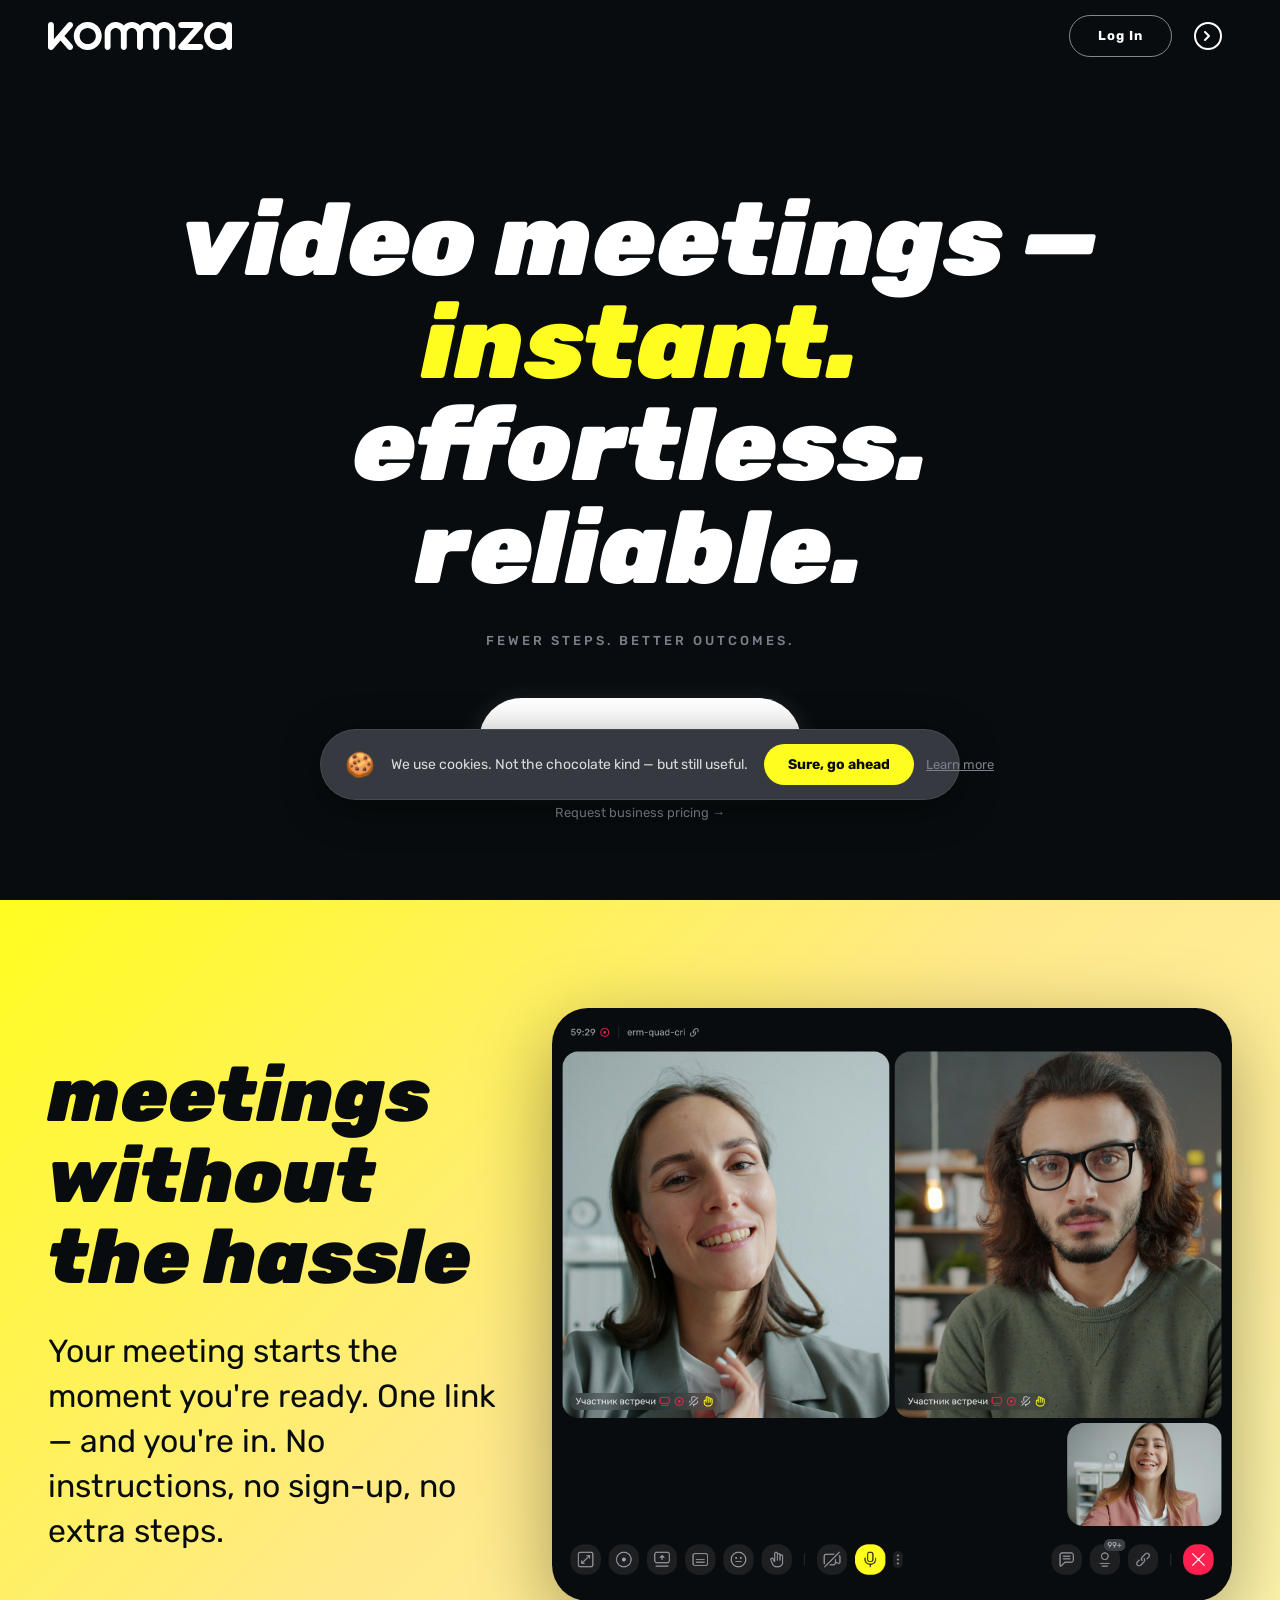
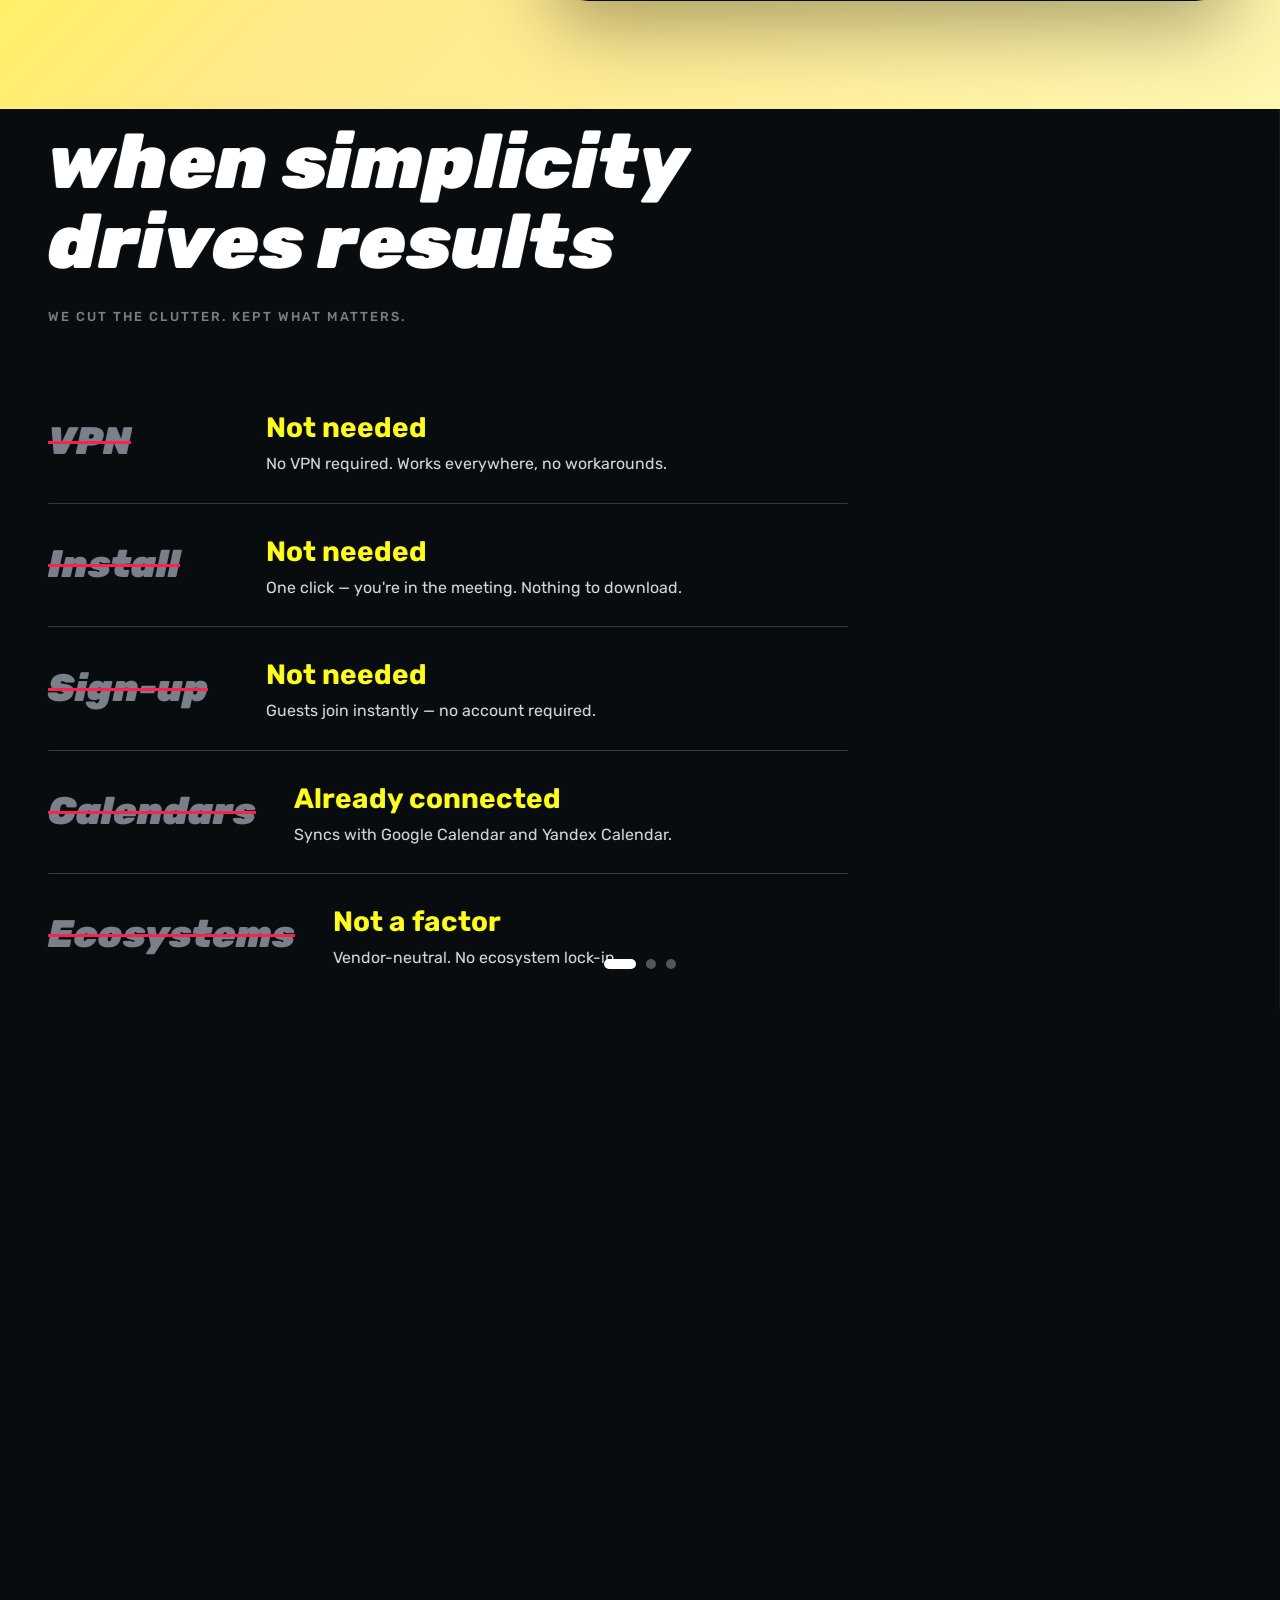
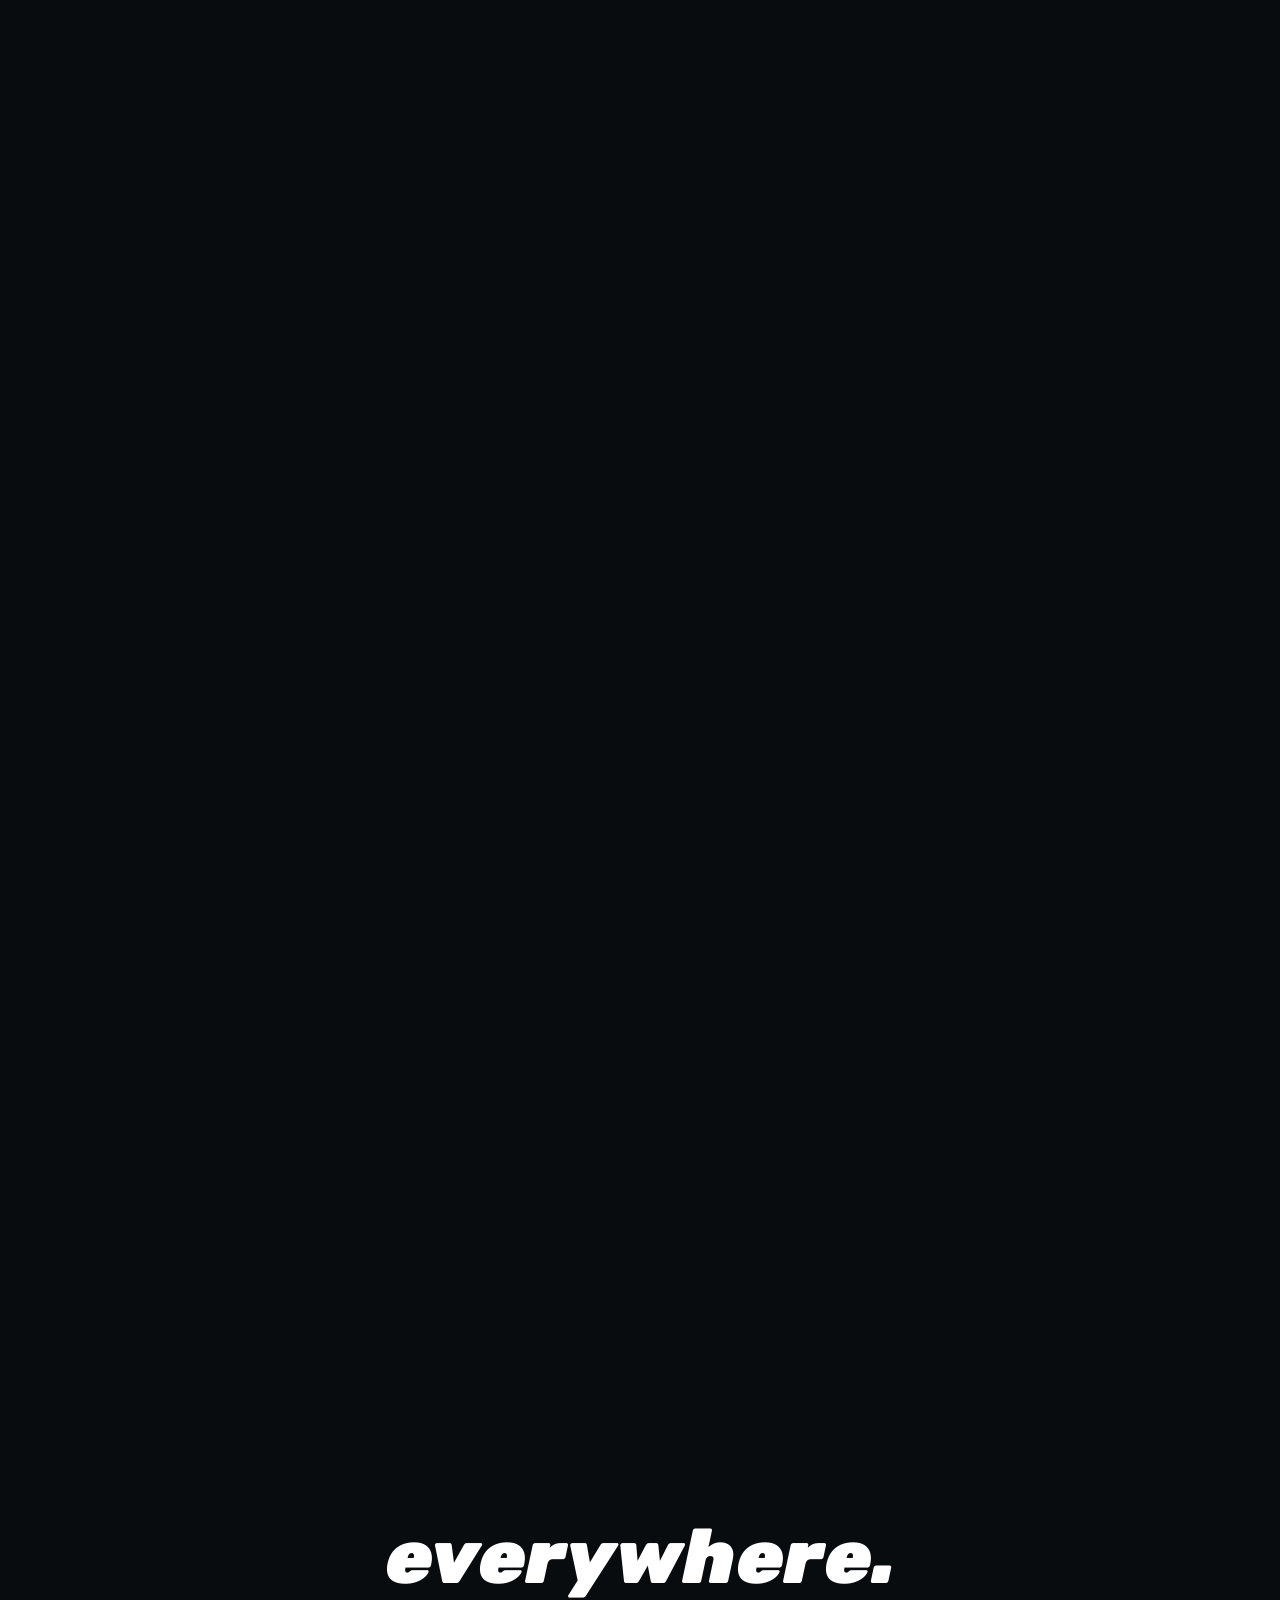
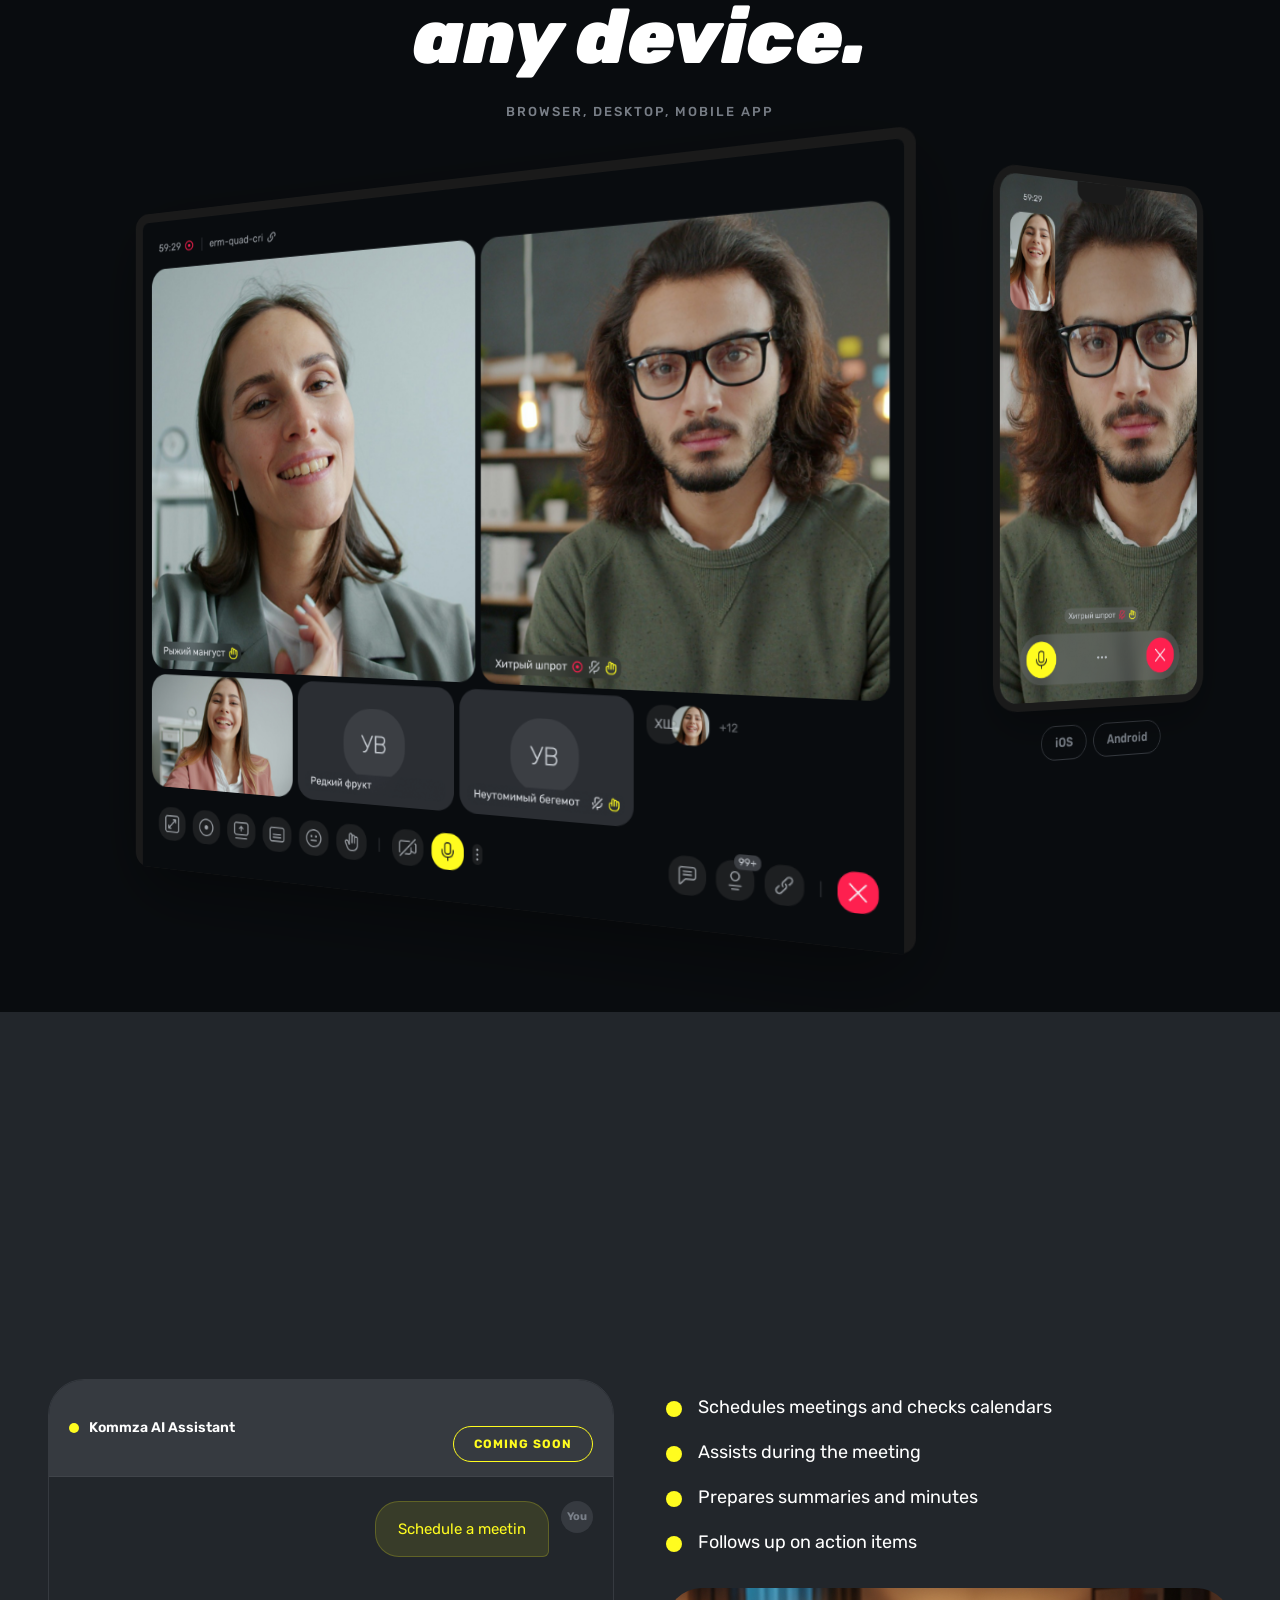
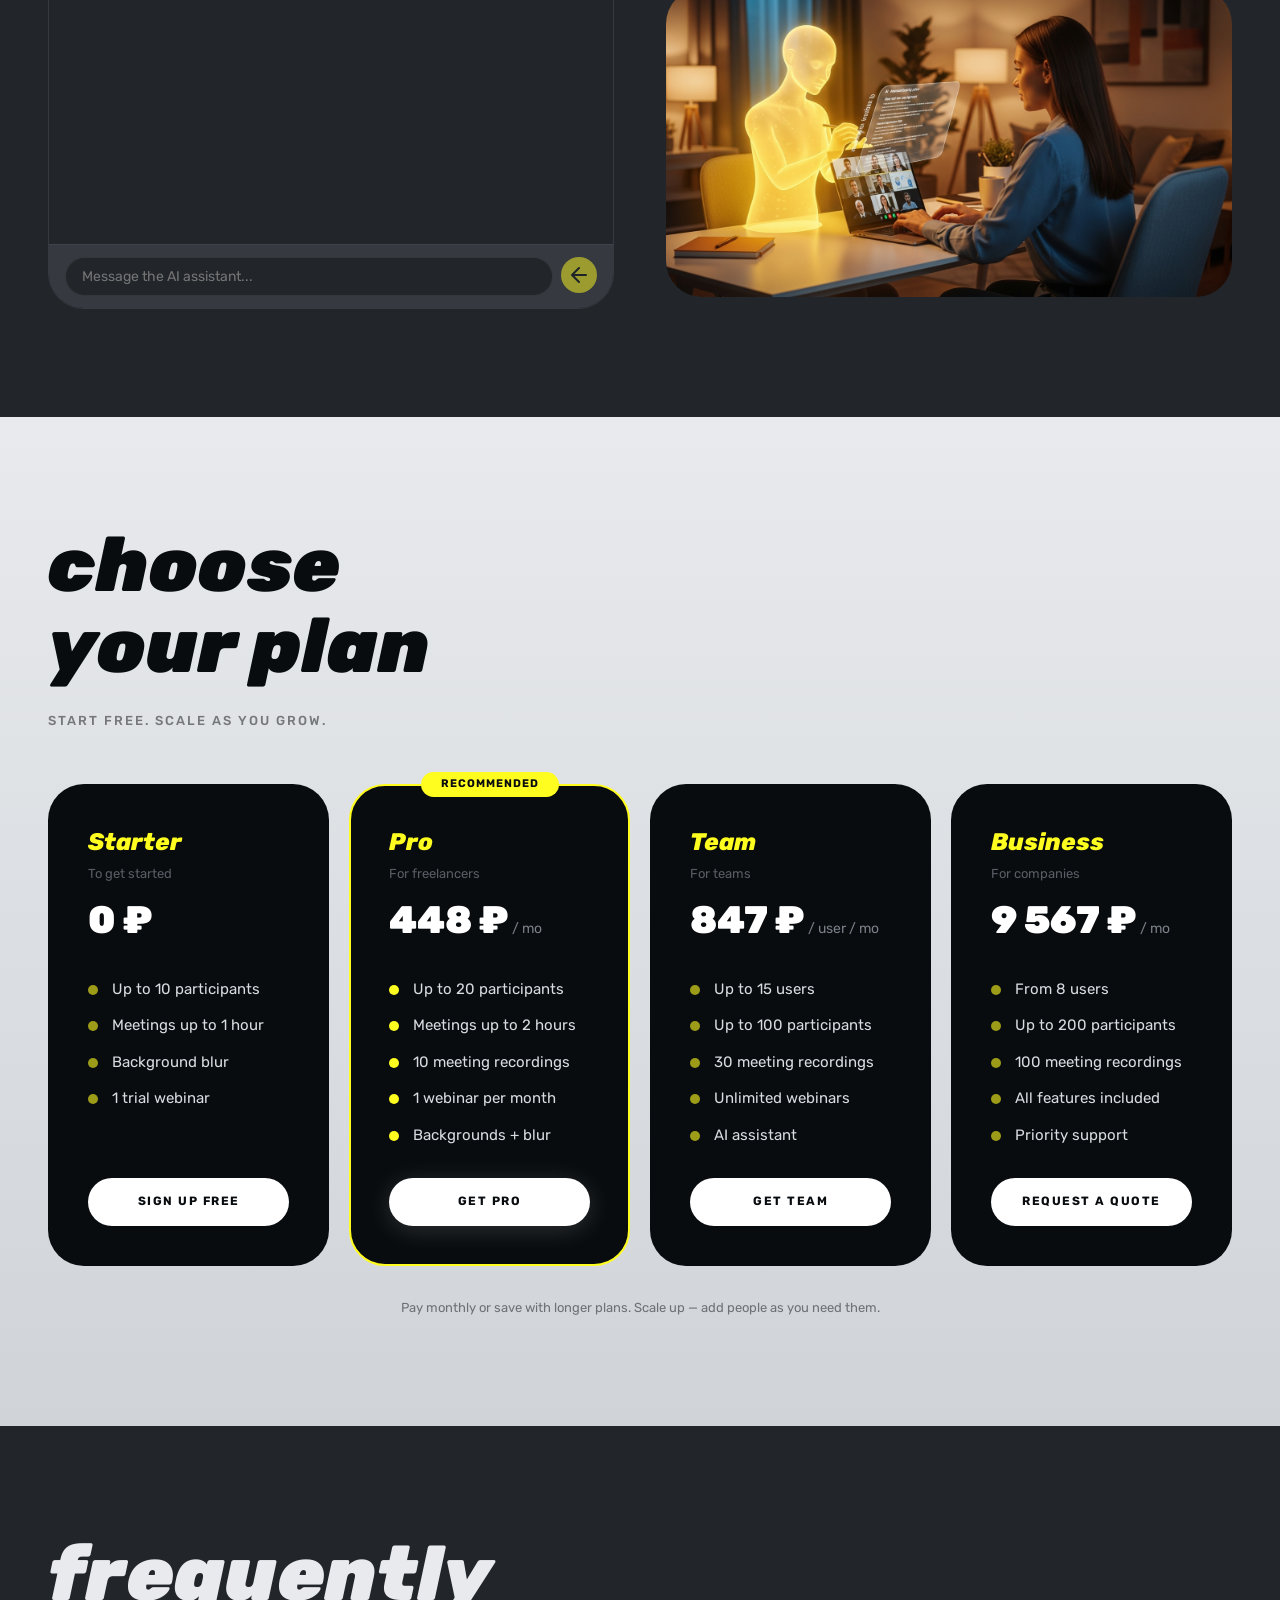
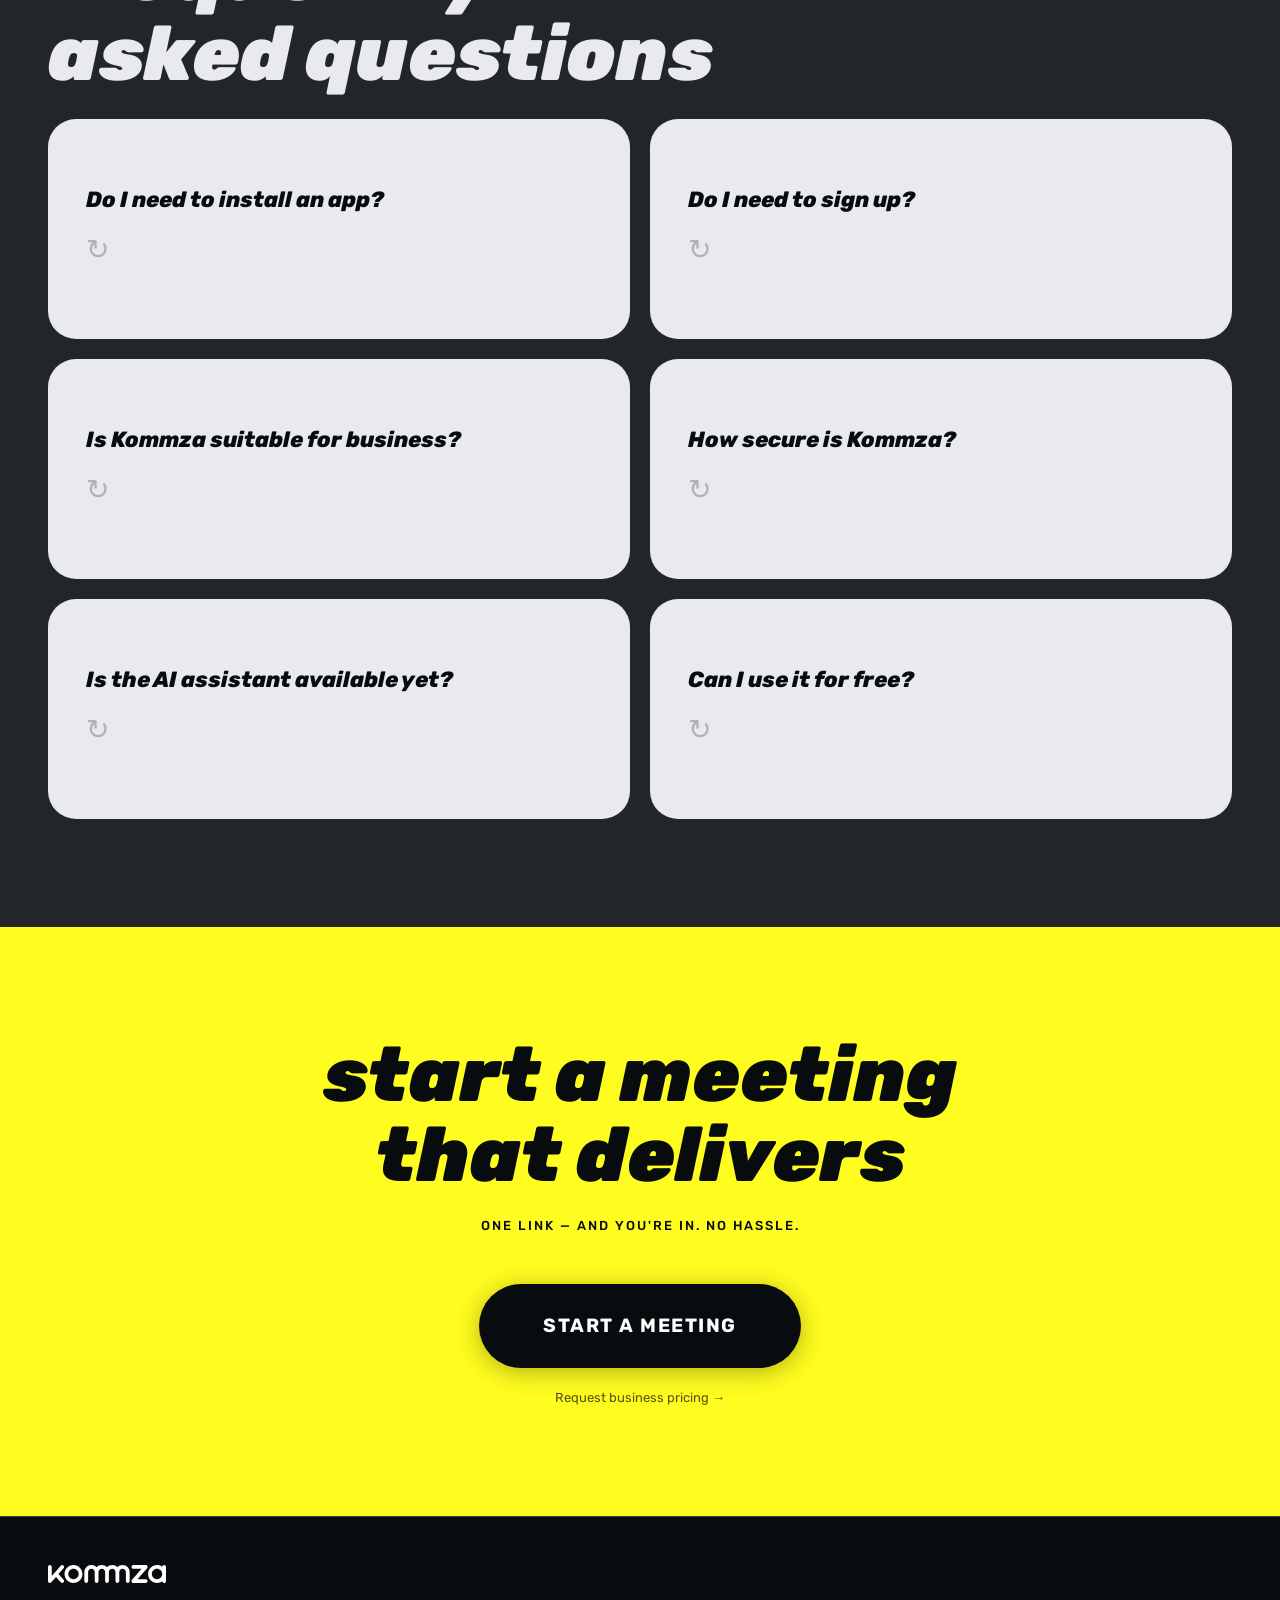
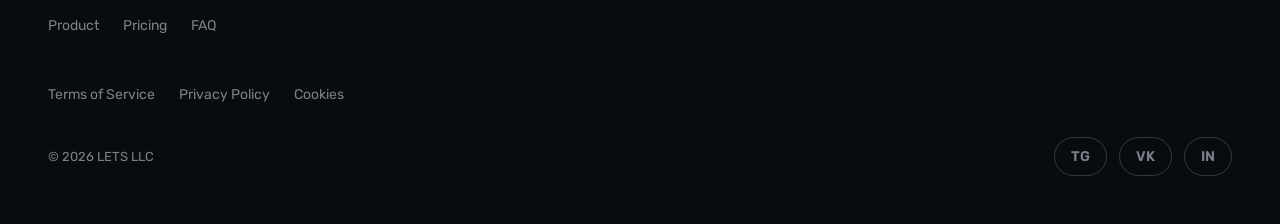
==== commit a0b4eb2a: "fix: update all URLs to GitHub Pages base path Replace kommza.io with misafkdoask.github.io/kommza-l" ====
--- a/en/index.html
+++ b/en/index.html
@@ -8,8 +8,8 @@
   <meta property="og:title" content="Kommza — Video Meetings, Instant and Effortless">
   <meta property="og:description" content="Instant calls with no VPN, no install, no sign-up.">
   <meta property="og:type" content="website">
-  <meta property="og:url" content="https://kommza.io/en/">
-  <meta property="og:image" content="https://kommza.io/assets/og-image.png">
+  <meta property="og:url" content="https://misafkdoask.github.io/kommza-landing/en/">
+  <meta property="og:image" content="https://misafkdoask.github.io/kommza-landing/assets/og-image.png">
   <meta property="og:image:width" content="1200">
   <meta property="og:image:height" content="630">
   <meta property="og:image:alt" content="Kommza — video meetings, instant and effortless">
@@ -17,13 +17,13 @@
   <meta name="twitter:card" content="summary_large_image">
   <meta name="twitter:title" content="Kommza — Video Meetings, Instant and Effortless">
   <meta name="twitter:description" content="Instant calls with no VPN, no install, no sign-up.">
-  <meta name="twitter:image" content="https://kommza.io/assets/og-image.png">
-  <link rel="alternate" hreflang="ru" href="https://kommza.io/">
-  <link rel="alternate" hreflang="en" href="https://kommza.io/en/">
-  <link rel="alternate" hreflang="x-default" href="https://kommza.io/">
-  <link rel="alternate" type="text/plain" href="https://kommza.io/llms-full.txt" title="LLM-readable summary">
+  <meta name="twitter:image" content="https://misafkdoask.github.io/kommza-landing/assets/og-image.png">
+  <link rel="alternate" hreflang="ru" href="https://misafkdoask.github.io/kommza-landing/">
+  <link rel="alternate" hreflang="en" href="https://misafkdoask.github.io/kommza-landing/en/">
+  <link rel="alternate" hreflang="x-default" href="https://misafkdoask.github.io/kommza-landing/">
+  <link rel="alternate" type="text/plain" href="https://misafkdoask.github.io/kommza-landing/llms-full.txt" title="LLM-readable summary">
   <meta name="author" content="LETS LLC">
-  <link rel="canonical" href="https://kommza.io/en/">
+  <link rel="canonical" href="https://misafkdoask.github.io/kommza-landing/en/">
   <meta name="robots" content="index, follow, max-snippet:-1, max-image-preview:large, max-video-preview:-1">
   <script type="application/ld+json">
   {
@@ -31,11 +31,11 @@
     "@graph": [
       {
         "@type": "Organization",
-        "@id": "https://kommza.io/#organization",
+        "@id": "https://misafkdoask.github.io/kommza-landing/#organization",
         "name": "LETS LLC",
         "alternateName": ["ООО ЛЕТС", "Kommza", "Коммза"],
-        "url": "https://kommza.io",
-        "logo": "https://kommza.io/assets/logo.svg",
+        "url": "https://misafkdoask.github.io/kommza-landing",
+        "logo": "https://misafkdoask.github.io/kommza-landing/assets/logo.svg",
         "sameAs": [
           "https://t.me/kommza",
           "https://vk.com/kommza",
@@ -44,27 +44,27 @@
         "contactPoint": {
           "@type": "ContactPoint",
           "contactType": "sales",
-          "url": "https://kommza.io/en/#b2bModal"
+          "url": "https://misafkdoask.github.io/kommza-landing/en/#b2bModal"
         }
       },
       {
         "@type": "WebSite",
-        "@id": "https://kommza.io/en/#website",
+        "@id": "https://misafkdoask.github.io/kommza-landing/en/#website",
         "name": "Kommza",
-        "url": "https://kommza.io/en/",
+        "url": "https://misafkdoask.github.io/kommza-landing/en/",
         "inLanguage": "en",
-        "publisher": {"@id": "https://kommza.io/#organization"}
+        "publisher": {"@id": "https://misafkdoask.github.io/kommza-landing/#organization"}
       },
       {
         "@type": "WebPage",
-        "@id": "https://kommza.io/en/#webpage",
-        "url": "https://kommza.io/en/",
+        "@id": "https://misafkdoask.github.io/kommza-landing/en/#webpage",
+        "url": "https://misafkdoask.github.io/kommza-landing/en/",
         "name": "Kommza — Video Meetings, Instant and Effortless",
         "description": "Kommza — video conferencing made simple. Instant calls with no VPN, no install, no sign-up.",
         "inLanguage": "en",
-        "isPartOf": {"@id": "https://kommza.io/en/#website"},
-        "about": {"@id": "https://kommza.io/#software-en"},
-        "publisher": {"@id": "https://kommza.io/#organization"},
+        "isPartOf": {"@id": "https://misafkdoask.github.io/kommza-landing/en/#website"},
+        "about": {"@id": "https://misafkdoask.github.io/kommza-landing/#software-en"},
+        "publisher": {"@id": "https://misafkdoask.github.io/kommza-landing/#organization"},
         "speakable": {
           "@type": "SpeakableSpecification",
           "cssSelector": [".hero__title", ".hero__subtitle", ".promise__text", ".faq-card__q", ".faq-card__a"]
@@ -72,14 +72,14 @@
       },
       {
         "@type": "SoftwareApplication",
-        "@id": "https://kommza.io/#software-en",
+        "@id": "https://misafkdoask.github.io/kommza-landing/#software-en",
         "name": "Kommza",
         "applicationCategory": "CommunicationApplication",
         "operatingSystem": "Web, iOS, Android",
-        "url": "https://kommza.io/en/",
+        "url": "https://misafkdoask.github.io/kommza-landing/en/",
         "description": "Video conferencing made simple. Instant calls with no VPN, no install, no sign-up. Webinars, streams, and an AI assistant.",
         "inLanguage": "en",
-        "screenshot": "https://kommza.io/assets/screen-promise.png",
+        "screenshot": "https://misafkdoask.github.io/kommza-landing/assets/screen-promise.png",
         "featureList": [
           "Video meetings with no app install — works in the browser",
           "No VPN required — accessible everywhere",
@@ -124,14 +124,14 @@
             "price": "9600",
             "priceCurrency": "RUB",
             "priceValidUntil": "2027-03-27",
-            "url": "https://kommza.io/en/#pricing"
+            "url": "https://misafkdoask.github.io/kommza-landing/en/#pricing"
           }
         ],
-        "provider": {"@id": "https://kommza.io/#organization"}
+        "provider": {"@id": "https://misafkdoask.github.io/kommza-landing/#organization"}
       },
       {
         "@type": "FAQPage",
-        "@id": "https://kommza.io/en/#faq",
+        "@id": "https://misafkdoask.github.io/kommza-landing/en/#faq",
         "mainEntity": [
           {
             "@type": "Question",
@@ -190,7 +190,7 @@
             "@type": "ListItem",
             "position": 1,
             "name": "Home",
-            "item": "https://kommza.io/en/"
+            "item": "https://misafkdoask.github.io/kommza-landing/en/"
           }
         ]
       }
@@ -209,7 +209,7 @@
   <!-- ===== HEADER ===== -->
   <div class="scroll-progress" id="scrollProgress"></div>
   <header class="header" id="header">
-    <a href="/en/" class="header__logo" aria-label="Kommza — home">
+    <a href="/kommza-landing/en/" class="header__logo" aria-label="Kommza — home">
       <img src="../assets/logo-white.svg" alt="Kommza" width="170" height="28">
     </a>
     <div class="header__right">
@@ -237,8 +237,8 @@
       <div class="menu-overlay__actions">
         <a href="https://hub.kommza.io" class="menu-overlay__action-link">Log In</a>
         <div class="menu-overlay__lang">
-          <a href="/" class="lang-btn">RU</a>
-          <a href="/en/" class="lang-btn lang-btn--active">EN</a>
+          <a href="/kommza-landing/" class="lang-btn">RU</a>
+          <a href="/kommza-landing/en/" class="lang-btn lang-btn--active">EN</a>
         </div>
         <div class="menu-overlay__social">
           <a href="https://t.me/kommza" aria-label="Telegram" class="social-icon" rel="noopener noreferrer">TG</a>
@@ -636,7 +636,7 @@
   <footer class="footer">
     <div class="container">
       <div class="footer__inner">
-        <a href="/en/" class="footer__logo" aria-label="Kommza">
+        <a href="/kommza-landing/en/" class="footer__logo" aria-label="Kommza">
           <img src="../assets/logo-white.svg" alt="Kommza" width="120" height="18">
         </a>
         <nav class="footer__nav">
@@ -645,9 +645,9 @@
           <a href="#faq" class="footer__link">FAQ</a>
         </nav>
         <div class="footer__links">
-          <a href="/terms" class="footer__link">Terms of Service</a>
-          <a href="/privacy" class="footer__link">Privacy Policy</a>
-          <a href="/cookies" class="footer__link">Cookies</a>
+          <a href="/kommza-landing/terms" class="footer__link">Terms of Service</a>
+          <a href="/kommza-landing/privacy" class="footer__link">Privacy Policy</a>
+          <a href="/kommza-landing/cookies" class="footer__link">Cookies</a>
         </div>
         <div class="footer__bottom">
           <span class="footer__copy">&copy; 2026 LETS LLC</span>
@@ -699,7 +699,7 @@
       <p class="cookie-banner__text">We use cookies. Not the chocolate kind — but still useful.</p>
       <div class="cookie-banner__actions">
         <button class="cookie-banner__btn" id="cookieAccept">Sure, go ahead</button>
-        <a href="/cookies" class="cookie-banner__link">Learn more</a>
+        <a href="/kommza-landing/cookies" class="cookie-banner__link">Learn more</a>
       </div>
     </div>
   </div>
--- a/css/style.css
+++ b/css/style.css
@@ -261,6 +261,7 @@
   [data-reveal] { opacity: 1; transform: none; filter: none; transition: none; }
   .marquee__track { animation: none !important; }
   .cursor-spotlight { display: none; }
+  .flip-target { transform: none !important; will-change: auto; }
 }
 
 /* ========================================
@@ -700,6 +701,7 @@
   justify-content: center;
   gap: clamp(32px, 5vw, 80px);
   margin-top: 40px;
+  perspective: 1200px;
 }
 .device-laptop--platform {
   max-width: 860px;
@@ -715,6 +717,18 @@
   align-items: center;
   gap: 16px;
 }
+/* Scroll-driven 3D flip */
+.device-laptop--platform.flip-target {
+  --scroll-ry: -20deg;
+  transform: rotateY(var(--scroll-ry));
+  will-change: transform;
+}
+.platform__phone-col.flip-target {
+  --scroll-ry: 20deg;
+  transform: rotateY(var(--scroll-ry));
+  will-change: transform;
+}
+
 .platform__badges { display: flex; gap: 8px; }
 .platform__badge {
   padding: 6px 16px;
@@ -1720,6 +1734,7 @@
   }
   .device-laptop--platform { max-width: 100%; }
   .device-phone--large { width: 200px; }
+  .flip-target { transform: none !important; will-change: auto; }
 
   /* AI section → single column */
   .ai__layout { grid-template-columns: 1fr; }
